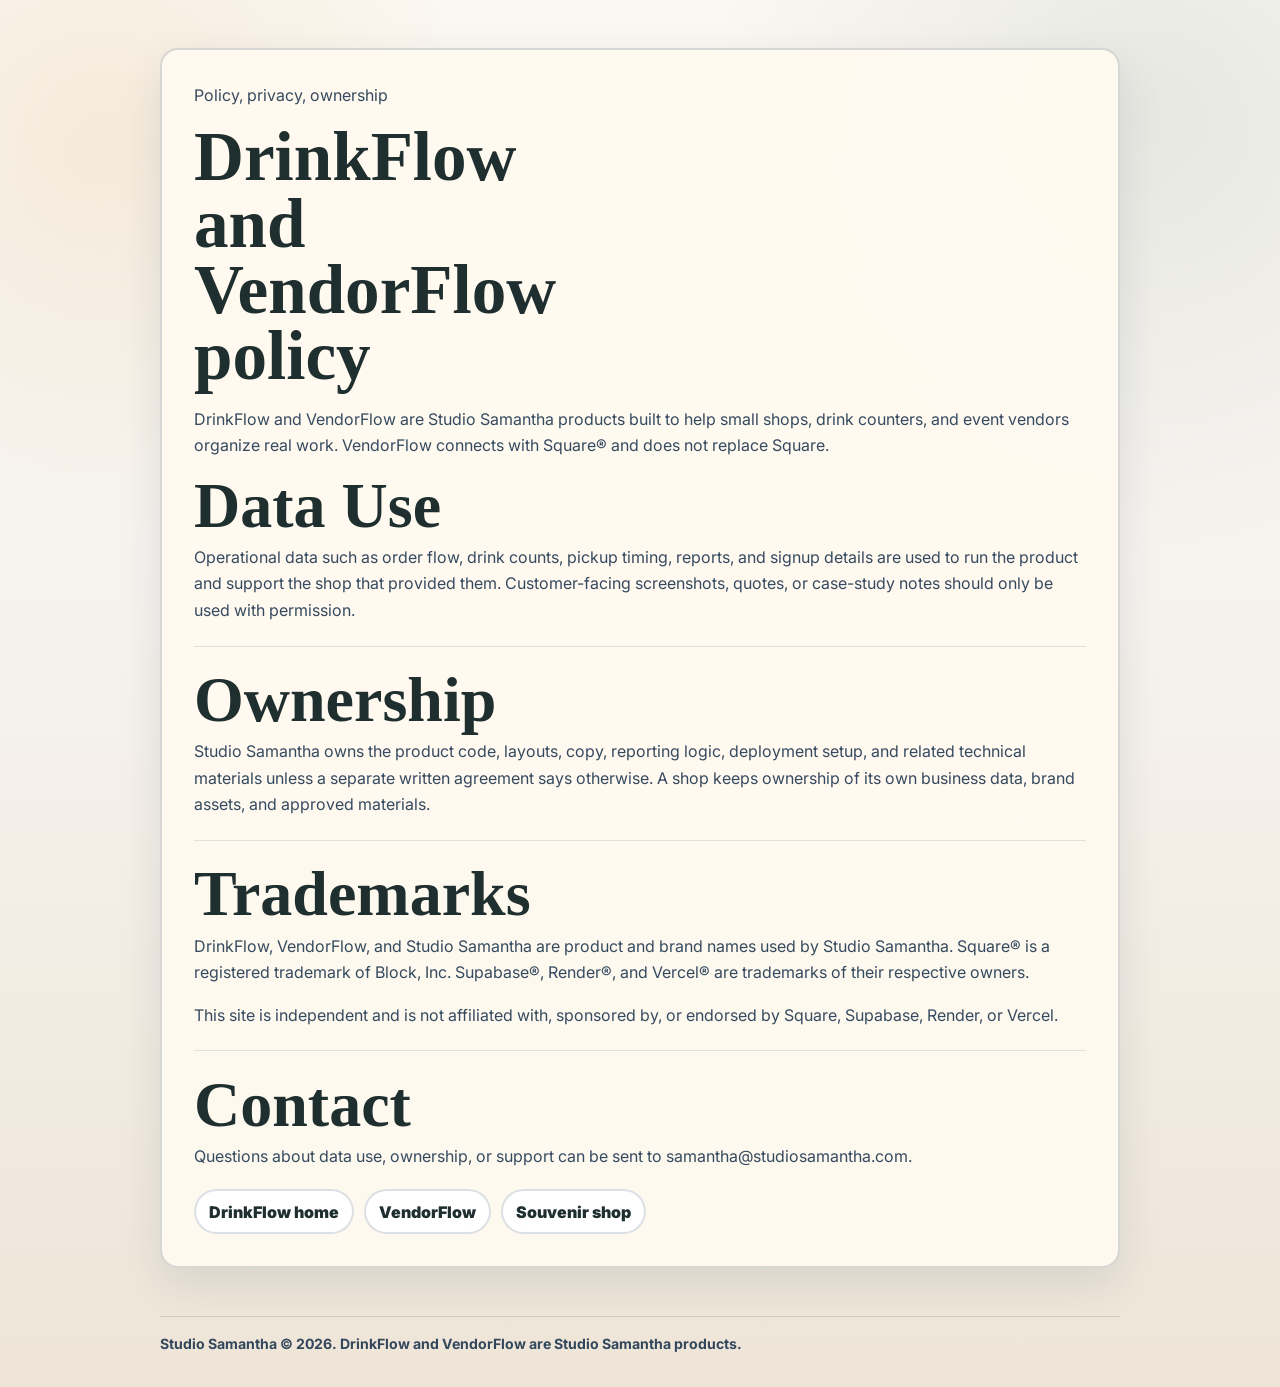
==== policy.html @ a06c4719 "Publish policy page and souvenir countdown" ====
<!doctype html>
<html lang="en">
  <head>
    <meta charset="UTF-8" />
    <meta name="viewport" content="width=device-width, initial-scale=1.0" />
    <title>DrinkFlow Policy, Privacy & Ownership</title>
    <meta
      name="description"
      content="Policy, privacy, ownership, and trademark details for DrinkFlow and VendorFlow."
    />
    <link rel="preconnect" href="https://fonts.googleapis.com" />
    <link rel="preconnect" href="https://fonts.gstatic.com" crossorigin />
    <link
      href="https://fonts.googleapis.com/css2?family=Bebas+Neue&family=Inter:wght@400;600;700;800;900&family=Pacifico&display=swap"
      rel="stylesheet"
    />
    <link rel="stylesheet" href="./styles.css" />
    <style>
      .policy-page {
        width: min(960px, calc(100% - 2rem));
        margin: 0 auto;
        padding: clamp(1.5rem, 4vw, 3rem) 0 3rem;
      }
      .policy-card {
        padding: clamp(1.2rem, 3vw, 2rem);
        border: 2px solid rgba(9, 35, 63, 0.16);
        border-radius: 18px;
        background: rgba(255, 250, 240, 0.92);
        box-shadow: 0 16px 44px rgba(9, 35, 63, 0.1);
      }
      .policy-card section + section {
        margin-top: 1.4rem;
        padding-top: 1.4rem;
        border-top: 1px solid rgba(9, 35, 63, 0.12);
      }
      .policy-card h1 {
        margin-bottom: 1rem;
      }
      .policy-card h2 {
        margin-bottom: 0.5rem;
      }
      .policy-card p,
      .policy-card li {
        color: rgba(9, 35, 63, 0.82);
        line-height: 1.65;
      }
      .policy-links {
        display: flex;
        flex-wrap: wrap;
        gap: 0.65rem;
        margin-top: 1.2rem;
      }
      .policy-links a {
        padding: 0.55rem 0.8rem;
        border: 2px solid rgba(9, 35, 63, 0.14);
        border-radius: 999px;
        background: white;
        text-decoration: none;
        font-weight: 900;
      }
      footer {
        width: min(960px, calc(100% - 2rem));
        margin: 0 auto 2rem;
        padding: 1rem 0 0;
        border-top: 1px solid rgba(9, 35, 63, 0.14);
        color: rgba(9, 35, 63, 0.82);
        font-size: 0.88rem;
        font-weight: 700;
      }
    </style>
  </head>
  <body>
    <main class="policy-page">
      <div class="policy-card">
        <p class="pill">Policy, privacy, ownership</p>
        <h1>DrinkFlow and VendorFlow policy</h1>
        <p>
          DrinkFlow and VendorFlow are Studio Samantha products built to help
          small shops, drink counters, and event vendors organize real work.
          VendorFlow connects with Square&reg; and does not replace Square.
        </p>

        <section id="data-use">
          <h2>Data Use</h2>
          <p>
            Operational data such as order flow, drink counts, pickup timing,
            reports, and signup details are used to run the product and support
            the shop that provided them. Customer-facing screenshots, quotes, or
            case-study notes should only be used with permission.
          </p>
        </section>

        <section id="ownership">
          <h2>Ownership</h2>
          <p>
            Studio Samantha owns the product code, layouts, copy, reporting
            logic, deployment setup, and related technical materials unless a
            separate written agreement says otherwise. A shop keeps ownership of
            its own business data, brand assets, and approved materials.
          </p>
        </section>

        <section id="trademarks">
          <h2>Trademarks</h2>
          <p>
            DrinkFlow, VendorFlow, and Studio Samantha are product and brand
            names used by Studio Samantha. Square&reg; is a registered trademark
            of Block, Inc. Supabase&reg;, Render&reg;, and Vercel&reg; are
            trademarks of their respective owners.
          </p>
          <p>
            This site is independent and is not affiliated with, sponsored by,
            or endorsed by Square, Supabase, Render, or Vercel.
          </p>
        </section>

        <section>
          <h2>Contact</h2>
          <p>
            Questions about data use, ownership, or support can be sent to
            samantha@studiosamantha.com.
          </p>
        </section>

        <div class="policy-links" aria-label="Policy links">
          <a href="/#top">DrinkFlow home</a>
          <a href="/vendorflow">VendorFlow</a>
          <a href="/souvenirs">Souvenir shop</a>
        </div>
      </div>
    </main>

    <footer>
      Studio Samantha © 2026. DrinkFlow and VendorFlow are Studio Samantha products.
    </footer>
  </body>
</html>
---- styles.css ----
:root {
  --green: #2f5b4e;
  --green-dark: #1f2e2e;
  --cream: #f6f3ef;
  --oat: #e7ded1;
  --clay: #c8664a;
  --mustard: #d79a3b;
  --lemon: #f2d66d;
  --sage: #8fa098;
  --ink: #1f2e2e;
  --muted: #6f675f;
  --sand: #e7ded1;
  --line: rgba(31, 46, 46, 0.12);
  --shadow: 0 28px 80px rgba(31, 46, 46, 0.14);
  --soft-surface: rgba(255, 253, 248, 0.76);
  --glass-line: rgba(255, 255, 255, 0.72);
}

* {
  box-sizing: border-box;
}

html {
  scroll-behavior: smooth;
}

body {
  margin: 0;
  color: var(--ink);
  background:
    radial-gradient(circle at 8% 10%, rgba(215, 154, 59, 0.13), transparent 25rem),
    radial-gradient(circle at 90% 8%, rgba(143, 160, 152, 0.18), transparent 28rem),
    linear-gradient(180deg, #fbf8f3, var(--cream) 42%, #eee5d7);
  font-family: Inter, ui-sans-serif, system-ui, -apple-system, BlinkMacSystemFont, "Segoe UI", sans-serif;
  line-height: 1.5;
}

a {
  color: inherit;
}

.nav {
  position: sticky;
  top: 0;
  z-index: 20;
  display: flex;
  align-items: center;
  justify-content: space-between;
  gap: 1.5rem;
  padding: 1rem clamp(1rem, 4vw, 4rem);
  background: rgba(255, 253, 248, 0.78);
  border-bottom: 1px solid rgba(15, 64, 54, 0.08);
  backdrop-filter: blur(22px) saturate(1.2);
}

.brand {
  display: inline-flex;
  align-items: center;
  gap: 0.75rem;
  text-decoration: none;
  color: var(--green);
  font-weight: 900;
  letter-spacing: 0.22em;
  text-transform: uppercase;
}

.brand-stack {
  display: grid;
  gap: 0.1rem;
  font-size: 0.86rem;
  line-height: 1;
}

.brand-stack small {
  font-size: 0.76rem;
  letter-spacing: 0.3em;
}

.brand-mark {
  width: 2.45rem;
  height: auto;
  display: block;
}

.brand-logo {
  width: 9.4rem;
  max-width: 36vw;
  border-radius: 0.4rem;
}

.mark {
  display: grid;
  gap: 0.16rem;
  width: 2.15rem;
}

.mark span,
.tiny-mark {
  display: block;
  height: 0.18rem;
  border-radius: 999px;
  background: var(--green);
}

.mark span:nth-child(1) {
  width: 1.7rem;
  transform: translateX(0.18rem) rotate(-8deg);
}

.mark span:nth-child(2) {
  width: 1.9rem;
}

.mark span:nth-child(3) {
  width: 1.55rem;
  transform: translateX(0.35rem) rotate(-8deg);
}

.nav-links {
  display: flex;
  align-items: center;
  gap: 1.1rem;
  font-size: 0.92rem;
  font-weight: 750;
}

.nav-links a {
  border-radius: 999px;
  padding: 0.46rem 0.62rem;
  text-decoration: none;
  transition: background 160ms ease, color 160ms ease, transform 160ms ease;
}

.nav-links a:hover {
  color: var(--green-dark);
  background: rgba(15, 64, 54, 0.07);
  transform: translateY(-1px);
}

.nav-button {
  padding: 0.72rem 1.05rem;
  border-radius: 999px;
  color: #fff;
  background: linear-gradient(135deg, var(--green), #1f6a58);
  box-shadow: 0 14px 34px rgba(15, 64, 54, 0.18);
}

.hero {
  display: grid;
  grid-template-columns: minmax(22rem, 0.86fr) minmax(28rem, 1.14fr);
  gap: clamp(1.4rem, 3vw, 3rem);
  align-items: center;
  min-height: min(690px, calc(100vh - 72px));
  padding: clamp(1.25rem, 3vw, 3rem) clamp(1rem, 5vw, 5rem) clamp(1.1rem, 2vw, 2rem);
}

.hero-copy {
  max-width: 38rem;
}

.eyebrow {
  margin: 0 0 0.9rem;
  color: var(--clay);
  font-size: 0.76rem;
  font-weight: 900;
  letter-spacing: 0.16em;
  text-transform: uppercase;
}

h1,
h2,
h3,
p {
  margin-top: 0;
}

h1,
h2 {
  color: var(--green-dark);
  font-family: "Playfair Display", Georgia, "Times New Roman", serif;
  font-weight: 600;
  line-height: 0.96;
  letter-spacing: 0;
}

h1 {
  max-width: 12ch;
  margin-bottom: 1rem;
  font-size: clamp(2.85rem, 5.4vw, 5.65rem);
}

h2 {
  max-width: 13ch;
  margin-bottom: 1rem;
  font-size: clamp(2.4rem, 5vw, 5rem);
}

h3 {
  color: var(--green-dark);
  margin-bottom: 0.55rem;
  font-size: 1.3rem;
  line-height: 1.12;
}

.lead {
  max-width: 33rem;
  color: var(--muted);
  font-size: clamp(1rem, 1.15vw, 1.18rem);
}

.hero-actions,
.nav-links,
.truth-grid,
.hero-stats {
  flex-wrap: wrap;
}

.hero-actions {
  display: flex;
  gap: 0.75rem;
  margin-top: 1.35rem;
}

.hero-proof {
  display: grid;
  grid-template-columns: repeat(3, minmax(0, 1fr));
  gap: 0.7rem;
  max-width: 42rem;
  margin-top: 1.4rem;
}

.hero-proof span {
  border: 1px solid rgba(255, 255, 255, 0.76);
  border-radius: 1.1rem;
  padding: 0.78rem;
  color: var(--muted);
  background: rgba(255, 255, 255, 0.66);
  box-shadow: 0 14px 34px rgba(15, 64, 54, 0.07);
  font-size: 0.86rem;
  font-weight: 760;
  backdrop-filter: blur(14px);
}

.hero-proof strong {
  display: block;
  color: var(--green);
  font-family: "Playfair Display", Georgia, "Times New Roman", serif;
  font-size: 1.35rem;
  line-height: 1;
}

.screen-wall {
  max-width: 50rem;
}

.screen-card {
  min-width: 0;
}

.button {
  display: inline-flex;
  min-height: 3rem;
  align-items: center;
  justify-content: center;
  border: 1px solid rgba(15, 64, 54, 0.1);
  border-radius: 999px;
  padding: 0.85rem 1.15rem;
  text-decoration: none;
  font-weight: 900;
  box-shadow: 0 16px 36px rgba(15, 64, 54, 0.11);
  transition: transform 160ms ease, box-shadow 160ms ease, background 160ms ease;
}

.button:hover {
  transform: translateY(-2px);
  box-shadow: 0 22px 46px rgba(15, 64, 54, 0.15);
}

.primary {
  color: #fff;
  background: linear-gradient(135deg, var(--green), #1f6a58);
}

.secondary {
  color: var(--green);
  background: rgba(255, 255, 255, 0.76);
  backdrop-filter: blur(12px);
}

.screen-wall {
  position: relative;
  display: grid;
  grid-template-columns: 1.35fr 0.95fr;
  gap: 0.9rem;
  align-items: stretch;
  border: 1px solid rgba(255, 255, 255, 0.76);
  border-radius: 1.75rem;
  padding: 0.78rem;
  background:
    linear-gradient(135deg, rgba(15, 64, 54, 0.12), rgba(247, 217, 104, 0.14)),
    rgba(255, 255, 255, 0.52);
  box-shadow: 0 30px 80px rgba(15, 64, 54, 0.14);
  backdrop-filter: blur(18px);
}

.screen-wall::before {
  position: absolute;
  inset: -1.2rem 1.8rem auto auto;
  z-index: -1;
  width: 12rem;
  height: 12rem;
  border-radius: 50%;
  content: "";
  background: rgba(247, 217, 104, 0.32);
}

.screen-card {
  border: 1px solid rgba(255, 255, 255, 0.72);
  border-radius: 1.12rem;
  background: rgba(255, 253, 248, 0.9);
  box-shadow: 0 20px 48px rgba(15, 64, 54, 0.09);
  padding: 0.82rem;
}

.screen-kds {
  grid-row: span 2;
  border: 8px solid #151515;
  border-radius: 1.45rem;
}

.screen-report {
  background: var(--cream);
}

.screen-top {
  display: flex;
  align-items: center;
  justify-content: space-between;
  gap: 1rem;
  margin-bottom: 0.85rem;
}

.screen-top span {
  border-radius: 999px;
  padding: 0.25rem 0.55rem;
  color: var(--green);
  background: #e9f5ed;
  font-size: 0.72rem;
  font-weight: 900;
}

.mini-columns {
  display: grid;
  grid-template-columns: repeat(3, 1fr);
  gap: 0.55rem;
}

.mini-columns div {
  min-height: 14.5rem;
  border: 1px solid rgba(15, 64, 54, 0.08);
  border-radius: 1rem;
  padding: 0.65rem;
  background: linear-gradient(180deg, #fffdf8, #f8f2e8);
}

.mini-columns b {
  color: var(--green-dark);
}

.mini-columns p,
.pickup-list div,
.admin-row {
  border: 1px solid rgba(15, 64, 54, 0.1);
  border-radius: 0.72rem;
  margin: 0.55rem 0 0;
  padding: 0.6rem;
  background: #fffdf8;
  font-weight: 850;
}

.screen-kds .mini-columns p,
.screen-pickup .pickup-list div,
.owner-digest-card {
  animation: softFloat 5.5s ease-in-out infinite;
}

.screen-kds .mini-columns div:nth-child(2) p {
  animation-delay: 0.45s;
}

.screen-kds .mini-columns div:nth-child(3) p,
.screen-pickup .ready-row {
  animation-delay: 0.9s;
}

@keyframes softFloat {
  0%,
  100% {
    transform: translateY(0);
  }
  50% {
    transform: translateY(-3px);
  }
}

.mini-columns span,
.pickup-list span,
.admin-row span {
  display: block;
  color: var(--muted);
  font-size: 0.78rem;
  font-weight: 720;
}

.report-metrics,
.owner-metric-stack {
  display: grid;
  grid-template-columns: repeat(3, 1fr);
  gap: 0.45rem;
}

.owner-digest-card {
  border-radius: 1rem;
  padding: 0.82rem;
  color: var(--green-dark);
  background:
    linear-gradient(135deg, rgba(247, 217, 104, 0.18), rgba(223, 232, 214, 0.72)),
    #fffdf8;
}

.owner-digest-card p {
  margin-bottom: 0.7rem;
  font-size: 0.92rem;
  font-weight: 850;
  line-height: 1.34;
}

.owner-digest-tags {
  display: flex;
  flex-wrap: wrap;
  gap: 0.35rem;
}

.owner-digest-tags span {
  border-radius: 999px;
  padding: 0.28rem 0.48rem;
  color: var(--green);
  background: rgba(255, 255, 255, 0.74);
  font-size: 0.68rem;
  font-weight: 900;
}

.report-metrics div,
.owner-metric-stack div {
  border: 1px solid rgba(15, 64, 54, 0.08);
  border-radius: 0.9rem;
  padding: 0.65rem;
  background: rgba(255, 253, 248, 0.78);
}

.owner-metric-stack {
  margin-top: 0.55rem;
}

.report-metrics span,
.owner-metric-stack span {
  display: block;
  color: var(--muted);
  font-size: 0.72rem;
  font-weight: 800;
}

.report-metrics strong,
.owner-metric-stack strong {
  color: var(--green);
  font-family: "Playfair Display", Georgia, "Times New Roman", serif;
  font-size: 1.16rem;
}

.screen-note {
  margin: 0.7rem 0 0;
  color: var(--muted);
  font-size: 0.88rem;
  font-weight: 760;
}

.owner-note {
  margin: 0;
  border-radius: 0.85rem;
  padding: 0.8rem;
  color: var(--green-dark);
  background: #fffdf8;
  font-size: 0.9rem;
  font-weight: 820;
}

.owner-timeline {
  display: flex;
  align-items: center;
  justify-content: space-between;
  gap: 0.5rem;
  margin-top: 0.7rem;
  border-radius: 999px;
  padding: 0.55rem 0.7rem;
  background: rgba(255, 253, 248, 0.78);
}

.owner-timeline span {
  color: var(--muted);
  font-size: 0.72rem;
  font-weight: 900;
  letter-spacing: 0.1em;
  text-transform: uppercase;
}

.owner-timeline strong {
  height: auto;
  border-radius: 999px;
  padding: 0.26rem 0.55rem;
  color: #fff;
  background: var(--green);
  font-size: 0.78rem;
}

.pickup-list button {
  width: 100%;
  margin-top: 0.65rem;
  border: 0;
  border-radius: 0.8rem;
  padding: 0.75rem;
  color: var(--green-dark);
  background: var(--lemon);
  font: inherit;
  font-weight: 950;
}

.ready-row {
  background: #eef9ef !important;
}

.product-visual {
  position: relative;
}

.product-visual::before {
  position: absolute;
  inset: -3rem -1rem auto auto;
  width: 18rem;
  height: 18rem;
  content: "";
  background: radial-gradient(circle, rgba(217, 164, 65, 0.18), transparent 68%);
}

.device {
  position: relative;
  overflow: hidden;
  border: 12px solid #161616;
  border-radius: 2.2rem;
  background: #fffdf8;
  box-shadow: var(--shadow);
}

.device-top {
  display: flex;
  align-items: center;
  justify-content: space-between;
  gap: 1rem;
  padding: 1rem;
  border-bottom: 1px solid var(--line);
}

.device-top div {
  display: flex;
  align-items: center;
  gap: 0.6rem;
}

.tiny-mark {
  width: 1.35rem;
  box-shadow: 0 0.36rem 0 var(--green), 0 0.72rem 0 var(--green);
}

.live-dot {
  display: inline-flex;
  align-items: center;
  gap: 0.45rem;
  color: var(--green);
  font-size: 0.82rem;
  font-weight: 900;
}

.live-dot::before {
  display: block;
  width: 0.55rem;
  height: 0.55rem;
  border-radius: 50%;
  content: "";
  background: #187a53;
}

.columns {
  display: grid;
  grid-template-columns: repeat(3, 1fr);
  gap: 0.8rem;
  padding: 1rem;
  background: linear-gradient(90deg, var(--green) 0 4.2rem, transparent 4.2rem);
  padding-left: 5.2rem;
}

.column {
  min-height: 22rem;
  padding: 0.75rem;
  border: 1px solid var(--line);
  border-radius: 1rem;
  background: rgba(255, 255, 255, 0.82);
}

.column-head {
  display: flex;
  justify-content: space-between;
  margin-bottom: 0.8rem;
  font-weight: 900;
}

.column-head strong {
  color: var(--clay);
}

.ticket {
  display: grid;
  gap: 0.2rem;
  margin-bottom: 0.65rem;
  padding: 0.75rem;
  border: 1px solid rgba(15, 64, 54, 0.09);
  border-radius: 0.72rem;
  background: #fff;
  box-shadow: 0 8px 18px rgba(15, 64, 54, 0.05);
}

.ticket b {
  color: var(--green);
}

.ticket span {
  font-weight: 750;
}

.ticket em {
  color: var(--muted);
  font-size: 0.78rem;
  font-style: normal;
}

.ticket.scheduled {
  border-color: rgba(187, 91, 47, 0.24);
  background: #fff7e8;
}

.truth-band,
.section,
.case-study,
.screen-gallery,
.comparison-band,
.lemonade-section,
.cta {
  margin: 0 clamp(1rem, 5vw, 5rem) clamp(1rem, 4vw, 3rem);
  border: 1px solid rgba(255, 255, 255, 0.78);
  border-radius: 1.5rem;
}

.screen-gallery,
.comparison-band,
.lemonade-section {
  padding: clamp(2rem, 5vw, 4rem);
  background: rgba(255, 255, 255, 0.64);
  box-shadow: 0 16px 42px rgba(15, 64, 54, 0.06);
}

.compact-heading {
  max-width: none;
}

.compact-heading h2 {
  max-width: 16ch;
}

.gallery-grid {
  display: grid;
  grid-template-columns: repeat(4, 1fr);
  gap: 1rem;
}

.gallery-grid article {
  min-height: 13rem;
  border: 1px solid var(--line);
  border-radius: 1rem;
  padding: 1.2rem;
  background:
    linear-gradient(180deg, rgba(247, 217, 104, 0.12), transparent),
    rgba(255, 255, 255, 0.74);
}

.gallery-grid span {
  color: var(--clay);
  font-size: 0.72rem;
  font-weight: 950;
  letter-spacing: 0.14em;
  text-transform: uppercase;
}

.gallery-grid p {
  color: var(--muted);
  font-weight: 720;
}

.real-screens {
  display: grid;
  grid-template-columns: minmax(0, 0.9fr) minmax(0, 1.1fr);
  gap: 1rem;
  margin-top: 1rem;
}

.real-screens figure {
  margin: 0;
  border: 1px solid var(--line);
  border-radius: 1.2rem;
  overflow: hidden;
  background: #fffdf8;
  box-shadow: 0 18px 46px rgba(15, 64, 54, 0.09);
}

.real-screens img {
  display: block;
  width: 100%;
  height: 100%;
  max-height: 34rem;
  object-fit: cover;
}

.real-screens figcaption {
  padding: 0.9rem 1rem;
  color: var(--muted);
  font-size: 0.9rem;
  font-weight: 820;
}

.comparison-band,
.lemonade-section {
  display: grid;
  grid-template-columns: minmax(0, 0.9fr) minmax(20rem, 1.1fr);
  gap: clamp(1.5rem, 4vw, 3rem);
  align-items: center;
}

.comparison-band p,
.lemonade-copy p {
  color: var(--muted);
  font-size: 1.08rem;
}

.comparison-cards {
  display: grid;
  gap: 1rem;
}

.comparison-cards article {
  border: 1px solid var(--line);
  border-radius: 1.2rem;
  padding: 1.4rem;
  background: #fffdf8;
}

.comparison-cards span {
  color: var(--clay);
  font-size: 0.72rem;
  font-weight: 950;
  letter-spacing: 0.14em;
  text-transform: uppercase;
}

.comparison-cards strong {
  display: block;
  margin-top: 0.4rem;
  color: var(--green-dark);
  font-family: "Playfair Display", Georgia, "Times New Roman", serif;
  font-size: clamp(2rem, 4vw, 3.5rem);
  line-height: 1;
}

.drinkflow-card {
  color: #fff;
  background: linear-gradient(135deg, var(--green-dark), var(--green)) !important;
}

.drinkflow-card strong,
.drinkflow-card p,
.drinkflow-card span {
  color: var(--cream);
}

.lemonade-section {
  overflow: hidden;
  background:
    radial-gradient(circle at 18% 20%, rgba(247, 217, 104, 0.34), transparent 20rem),
    linear-gradient(135deg, #fffdf8, #f4ead8);
}

.lemonade-points {
  display: flex;
  flex-wrap: wrap;
  gap: 0.6rem;
  margin-top: 1.3rem;
}

.lemonade-points span {
  border: 1px solid rgba(15, 64, 54, 0.16);
  border-radius: 999px;
  padding: 0.55rem 0.8rem;
  color: var(--green);
  background: rgba(255, 255, 255, 0.72);
  font-weight: 900;
}

.lemonade-image {
  margin: 0;
}

.lemonade-image img {
  width: 100%;
  display: block;
  border-radius: 1.35rem;
  box-shadow: var(--shadow);
}

.lemonade-image figcaption {
  margin-top: 0.7rem;
  color: var(--muted);
  font-size: 0.86rem;
  font-weight: 780;
}

.theme-section {
  display: grid;
  grid-template-columns: minmax(0, 0.9fr) minmax(20rem, 1.1fr);
  gap: clamp(1.5rem, 4vw, 3rem);
  align-items: center;
  margin: 0 clamp(1rem, 5vw, 5rem) clamp(1rem, 4vw, 3rem);
  border: 1px solid rgba(255, 255, 255, 0.78);
  border-radius: 1.5rem;
  padding: clamp(2rem, 5vw, 4rem);
  background: rgba(255, 255, 255, 0.68);
  box-shadow: 0 16px 42px rgba(15, 64, 54, 0.06);
}

.theme-copy p {
  color: var(--muted);
  font-size: 1.08rem;
}

.theme-buttons {
  display: flex;
  flex-wrap: wrap;
  gap: 0.6rem;
  margin-top: 1.3rem;
}

.theme-choice {
  border: 1px solid var(--line);
  border-radius: 999px;
  padding: 0.65rem 0.9rem;
  color: var(--green);
  background: #fffdf8;
  cursor: pointer;
  font: inherit;
  font-weight: 900;
}

.theme-choice.active {
  color: #fff;
  background: var(--green);
}

.theme-preview {
  --theme-primary: #1f2e2e;
  --theme-accent: #c8664a;
  --theme-soft: #f6f3ef;
  border-radius: 1.6rem;
  padding: 1rem;
  background:
    radial-gradient(circle at 80% 12%, color-mix(in srgb, var(--theme-accent), white 68%), transparent 13rem),
    linear-gradient(135deg, color-mix(in srgb, var(--theme-primary), black 8%), var(--theme-primary));
  box-shadow: var(--shadow);
}

.theme-preview[data-theme="coffee"] {
  --theme-primary: #1f2e2e;
  --theme-accent: #c8664a;
  --theme-soft: #f6f3ef;
}

.theme-preview[data-theme="smoothie"] {
  --theme-primary: #315c58;
  --theme-accent: #e85c89;
  --theme-soft: #fff0f7;
}

.theme-preview[data-theme="lemonade"] {
  --theme-primary: #41551f;
  --theme-accent: #f2c84b;
  --theme-soft: #fff9cf;
}

.theme-preview[data-theme="wine"] {
  --theme-primary: #4b1835;
  --theme-accent: #c59a55;
  --theme-soft: #fff5ea;
}

.theme-preview[data-theme="cocoa"] {
  --theme-primary: #4a2d22;
  --theme-accent: #d88b4a;
  --theme-soft: #fff1dc;
}

.theme-device {
  border: 10px solid #151515;
  border-radius: 1.7rem;
  background: var(--theme-soft);
  overflow: hidden;
}

.theme-bar {
  display: flex;
  justify-content: space-between;
  gap: 1rem;
  padding: 1rem;
  color: #fff;
  background: var(--theme-primary);
}

.theme-bar span {
  border-radius: 999px;
  padding: 0.25rem 0.55rem;
  color: var(--theme-primary);
  background: var(--theme-soft);
  font-size: 0.75rem;
  font-weight: 900;
}

.theme-columns {
  display: grid;
  grid-template-columns: repeat(3, 1fr);
  gap: 0.7rem;
  padding: 1rem;
}

.theme-columns section {
  min-height: 14rem;
  border: 1px solid rgba(0, 0, 0, 0.08);
  border-radius: 1rem;
  padding: 0.75rem;
  background: rgba(255, 255, 255, 0.76);
}

.theme-columns b {
  color: var(--theme-primary);
}

.theme-columns p {
  border-left: 4px solid var(--theme-accent);
  border-radius: 0.7rem;
  margin: 0.65rem 0 0;
  padding: 0.65rem;
  background: #fff;
  font-weight: 850;
}

.truth-band {
  display: grid;
  grid-template-columns: minmax(0, 0.8fr) minmax(0, 1.2fr);
  gap: 2rem;
  align-items: center;
  padding: clamp(1.3rem, 4vw, 3rem);
  background: rgba(255, 255, 255, 0.58);
  box-shadow: 0 16px 42px rgba(15, 64, 54, 0.06);
}

.truth-band h2 {
  max-width: 12ch;
  margin-bottom: 0;
  font-size: clamp(2.2rem, 4vw, 4rem);
}

.truth-grid {
  display: grid;
  grid-template-columns: repeat(3, 1fr);
  gap: 1rem;
}

.truth-grid article,
.card,
.owner-grid article,
.stat,
.proof-grid article,
.timeline-item {
  border: 1px solid var(--line);
  border-radius: 1rem;
  background: rgba(255, 255, 255, 0.72);
  box-shadow: 0 14px 34px rgba(15, 64, 54, 0.06);
}

.truth-grid article {
  padding: 1rem;
}

.truth-grid strong,
.stat strong {
  display: block;
  color: var(--green);
  font-family: "Playfair Display", Georgia, "Times New Roman", serif;
  font-size: clamp(1.7rem, 3vw, 3rem);
  line-height: 1;
}

.truth-grid span,
.stat span {
  display: block;
  margin-top: 0.55rem;
  color: var(--muted);
  font-weight: 720;
}

.section {
  padding: clamp(2rem, 5vw, 4rem);
  background: rgba(255, 250, 241, 0.72);
}

.section-heading {
  max-width: 48rem;
  margin-bottom: 2rem;
}

.section-heading p,
.case-copy p,
.cta p {
  color: var(--muted);
  font-size: 1.08rem;
}

.feature-grid {
  display: grid;
  grid-template-columns: repeat(3, 1fr);
  gap: 1rem;
}

.card {
  padding: 1.25rem;
}

.icon {
  display: inline-flex;
  margin-bottom: 1rem;
  color: var(--clay);
  font-weight: 950;
}

.case-study {
  display: grid;
  grid-template-columns: minmax(0, 1fr) minmax(18rem, 0.7fr);
  gap: 2rem;
  align-items: center;
  padding: clamp(2rem, 5vw, 4rem);
  color: #fff;
  background:
    radial-gradient(circle at 80% 20%, rgba(217, 164, 65, 0.18), transparent 24rem),
    linear-gradient(135deg, var(--green-dark), var(--green));
}

.case-study h2,
.case-study .eyebrow {
  color: #fff7e8;
}

.case-study p,
.case-study li {
  color: rgba(255, 250, 241, 0.84);
}

.case-study ul {
  display: grid;
  gap: 0.8rem;
  margin: 1.4rem 0 0;
  padding: 0;
  list-style: none;
}

.case-study li {
  position: relative;
  padding-left: 1.5rem;
  font-weight: 760;
}

.case-study li::before {
  position: absolute;
  left: 0;
  content: "•";
  color: var(--mustard);
}

.case-panel {
  display: grid;
  gap: 1rem;
}

.stat {
  padding: 1.2rem;
  background: rgba(255, 250, 241, 0.1);
  border-color: rgba(255, 250, 241, 0.18);
}

.stat strong,
.stat span {
  color: var(--cream);
}

.proof-grid {
  display: grid;
  grid-template-columns: repeat(4, 1fr);
  gap: 1rem;
}

.proof-grid article {
  padding: 1.2rem;
}

.proof-grid strong {
  display: block;
  color: var(--green-dark);
  font-size: 1.1rem;
}

.proof-grid span {
  display: block;
  margin-top: 0.55rem;
  color: var(--muted);
  font-weight: 720;
}

.owner-grid {
  display: grid;
  grid-template-columns: repeat(4, 1fr);
  gap: 1rem;
}

.owner-grid article {
  padding: 1.2rem;
}

.timeline {
  display: grid;
  gap: 1rem;
}

.timeline-item {
  display: grid;
  grid-template-columns: 7rem minmax(0, 1fr);
  gap: 1.1rem;
  align-items: start;
  padding: 1.15rem;
}

.timeline-date {
  display: inline-flex;
  min-height: 2.4rem;
  align-items: center;
  justify-content: center;
  border-radius: 0.8rem;
  color: #fff;
  background: var(--green);
  font-weight: 900;
}

.timeline-item h3 {
  margin-bottom: 0.35rem;
}

.timeline-item p {
  margin-bottom: 0;
  color: var(--muted);
}

.price-card strong {
  display: block;
  margin-top: 1rem;
  color: var(--green);
  font-size: 1.35rem;
}

.fine-print {
  margin: 1.2rem 0 0;
  color: var(--muted);
  font-size: 0.95rem;
  font-weight: 720;
}

.faq-list {
  display: grid;
  gap: 0.85rem;
}

.faq-list details {
  border: 1px solid var(--line);
  border-radius: 1rem;
  background: rgba(255, 255, 255, 0.72);
  box-shadow: 0 14px 34px rgba(15, 64, 54, 0.06);
  padding: 1rem 1.15rem;
}

.faq-list summary {
  color: var(--green-dark);
  cursor: pointer;
  font-weight: 900;
}

.faq-list p {
  margin: 0.7rem 0 0;
  color: var(--muted);
}

.setup-steps,
.survey-grid {
  display: grid;
  grid-template-columns: repeat(3, 1fr);
  gap: 1rem;
}

.app-preview {
  display: grid;
  grid-template-columns: minmax(0, 1.12fr) minmax(18rem, 0.88fr);
  gap: 1rem;
  align-items: stretch;
}

.app-panel {
  border: 1px solid var(--line);
  border-radius: 1.2rem;
  background: rgba(255, 255, 255, 0.78);
  box-shadow: 0 18px 46px rgba(15, 64, 54, 0.08);
  padding: 1.2rem;
}

.setup-console {
  display: grid;
  gap: 0.85rem;
}

.console-top {
  display: flex;
  align-items: center;
  justify-content: space-between;
  gap: 1rem;
  border-bottom: 1px solid var(--line);
  padding-bottom: 0.9rem;
}

.setup-row {
  display: grid;
  grid-template-columns: 3rem minmax(0, 1fr);
  gap: 0.8rem;
  border: 1px solid rgba(15, 64, 54, 0.1);
  border-radius: 0.95rem;
  padding: 0.9rem;
  background: #fffdf8;
}

.setup-row > span {
  display: inline-flex;
  width: 2.35rem;
  height: 2.35rem;
  align-items: center;
  justify-content: center;
  border-radius: 50%;
  color: #fff;
  background: var(--green);
  font-weight: 950;
}

.setup-row.active {
  border-color: rgba(187, 91, 47, 0.35);
  background: #fff5e8;
}

.setup-row.complete > span {
  background: #187a53;
}

.setup-row strong {
  display: block;
  color: var(--green-dark);
}

.setup-row p {
  margin: 0.2rem 0 0;
  color: var(--muted);
}

.shop-app {
  display: grid;
  place-items: center;
  background:
    radial-gradient(circle at 20% 20%, rgba(217, 164, 65, 0.2), transparent 14rem),
    linear-gradient(135deg, var(--green-dark), var(--green));
}

.phone-shell {
  width: min(100%, 21rem);
  border: 10px solid #151515;
  border-radius: 2rem;
  background: var(--cream);
  box-shadow: 0 24px 70px rgba(0, 0, 0, 0.22);
  padding: 1rem;
}

.phone-top {
  color: var(--green);
  font-weight: 950;
  letter-spacing: 0.18em;
  text-align: center;
  text-transform: uppercase;
}

.phone-card {
  margin-top: 0.85rem;
  border: 1px solid var(--line);
  border-radius: 1rem;
  background: #fff;
  padding: 0.95rem;
}

.phone-card.selected {
  border-color: rgba(187, 91, 47, 0.32);
  background: #fff5e8;
}

.phone-card span {
  color: var(--clay);
  font-size: 0.72rem;
  font-weight: 950;
  letter-spacing: 0.12em;
  text-transform: uppercase;
}

.phone-card strong {
  display: block;
  color: var(--green-dark);
  font-size: 1.35rem;
}

.phone-card p {
  margin: 0.25rem 0 0;
  color: var(--muted);
  font-weight: 720;
}

.phone-grid {
  display: grid;
  grid-template-columns: repeat(2, 1fr);
  gap: 0.55rem;
  margin-top: 0.85rem;
}

.phone-grid button {
  border: 0;
  border-radius: 0.8rem;
  padding: 0.75rem;
  color: #fff;
  background: var(--green);
  font: inherit;
  font-weight: 900;
}

.setup-steps article,
.survey-card,
.signup-form,
.onboarding-form {
  border: 1px solid var(--line);
  border-radius: 1rem;
  background: rgba(255, 255, 255, 0.76);
  box-shadow: 0 14px 34px rgba(15, 64, 54, 0.06);
  padding: 1.2rem;
}

.onboarding-form {
  display: grid;
  gap: 1rem;
  margin-top: 1.2rem;
  border-radius: 1.4rem;
  padding: clamp(1.1rem, 3vw, 2rem);
  background:
    radial-gradient(circle at 92% 8%, rgba(247, 217, 104, 0.28), transparent 14rem),
    linear-gradient(135deg, #fffdf8, #f7ecd4);
}

.form-intro {
  max-width: 46rem;
}

.form-intro h3 {
  font-family: "Playfair Display", Georgia, "Times New Roman", serif;
  font-size: clamp(2rem, 3vw, 3.3rem);
}

.form-intro p {
  color: var(--muted);
}

.form-grid {
  display: grid;
  grid-template-columns: repeat(2, 1fr);
  gap: 0.7rem;
}

.setup-steps span {
  display: inline-flex;
  margin-bottom: 0.8rem;
  color: var(--clay);
  font-weight: 950;
}

.survey-grid {
  grid-template-columns: minmax(0, 0.85fr) minmax(18rem, 1.15fr);
  align-items: start;
}

.survey-card p,
.setup-steps p,
.signup-form p {
  color: var(--muted);
}

.signup-form {
  display: grid;
  gap: 0.9rem;
}

.signup-form label,
.onboarding-form label {
  display: grid;
  gap: 0.35rem;
  color: var(--green-dark);
  font-weight: 850;
}

.onboarding-form label,
.onboarding-form fieldset {
  border: 1px solid rgba(15, 64, 54, 0.1);
  border-radius: 0.8rem;
  padding: 0.72rem;
  background: rgba(255, 255, 255, 0.78);
}

.signup-form input,
.signup-form textarea,
.onboarding-form input,
.onboarding-form select,
.onboarding-form textarea {
  width: 100%;
  border: 0;
  border-bottom: 1px solid rgba(15, 64, 54, 0.16);
  border-radius: 0;
  padding: 0.65rem 0.1rem 0.78rem;
  color: var(--ink);
  background: transparent;
  font: inherit;
  box-shadow: none;
  transition: border-color 160ms ease, box-shadow 160ms ease, background-color 160ms ease;
}

.signup-form textarea,
.onboarding-form textarea {
  resize: vertical;
}

.signup-form input::placeholder,
.signup-form textarea::placeholder,
.onboarding-form input::placeholder,
.onboarding-form select::placeholder,
.onboarding-form textarea::placeholder {
  color: rgba(20, 33, 29, 0.46);
}

.signup-form input:focus,
.signup-form textarea:focus,
.onboarding-form input:focus,
.onboarding-form select:focus,
.onboarding-form textarea:focus {
  outline: none;
  border-bottom-color: var(--clay);
  box-shadow: 0 8px 0 -7px rgba(15, 64, 54, 0.24);
  background: rgba(255, 255, 255, 0.18);
}

.onboarding-form fieldset {
  display: grid;
  gap: 0.45rem;
  margin: 0;
  color: var(--green-dark);
}

.onboarding-form legend {
  padding: 0 0.35rem;
  font-weight: 900;
}

.onboarding-form fieldset label {
  display: flex;
  align-items: center;
  gap: 0.5rem;
  border: 0;
  border-radius: 0.65rem;
  padding: 0.25rem 0;
  color: var(--muted);
  background: transparent;
  font-weight: 760;
}

.starter-perks {
  display: flex;
  flex-wrap: wrap;
  gap: 0.5rem;
  margin: 1rem 0 0;
}

.starter-perks span {
  border-radius: 999px;
  padding: 0.5rem 0.7rem;
  color: var(--green);
  background: #eff8ee;
  font-size: 0.84rem;
  font-weight: 900;
}

.onboarding-form input[type="checkbox"] {
  width: auto;
}

.wide {
  grid-column: 1 / -1;
}

.hidden-field {
  position: absolute;
  left: -9999px;
  width: 1px;
  height: 1px;
  opacity: 0;
}

.homepage-hidden-form {
  display: none;
}

.signup-form button,
.onboarding-form button {
  cursor: pointer;
}

.form-status {
  min-height: 1.5rem;
  margin: 0;
  font-weight: 800;
}

.cta {
  padding: clamp(2rem, 6vw, 5rem);
  text-align: center;
  background: linear-gradient(135deg, #fffdf8, #f1e2c9);
}

.cta h2,
.cta p {
  margin-left: auto;
  margin-right: auto;
}

.cta p {
  max-width: 45rem;
}

footer {
  display: flex;
  align-items: center;
  justify-content: space-between;
  gap: 1rem;
  padding: 2rem clamp(1rem, 5vw, 5rem);
  color: var(--muted);
}

.launch-offer,
.starter-perks,
.conversion-strip,
.upgrade-tease,
.vendor-gallery {
  margin: 0 clamp(1rem, 5vw, 5rem) clamp(1rem, 4vw, 3rem);
}

.launch-offer {
  max-width: 34rem;
  margin: 1rem 0 0;
  border: 1px solid rgba(187, 91, 47, 0.22);
  border-radius: 1rem;
  padding: 0.9rem 1rem;
  background: #fff7df;
}

.launch-offer strong,
.launch-offer span {
  display: block;
}

.launch-offer strong {
  color: var(--green-dark);
}

.launch-offer span {
  color: var(--muted);
  font-weight: 760;
}

.conversion-strip {
  display: grid;
  grid-template-columns: repeat(5, 1fr);
  gap: 0.8rem;
  border: 1px solid rgba(255, 255, 255, 0.78);
  border-radius: 1.2rem;
  padding: 0.8rem;
  background: rgba(255, 255, 255, 0.66);
}

.conversion-strip article {
  border-radius: 0.95rem;
  padding: 1rem;
  background: #fffdf8;
}

.conversion-strip strong {
  display: block;
  color: var(--green-dark);
  font-size: 1.05rem;
}

.conversion-strip span {
  display: block;
  margin-top: 0.25rem;
  color: var(--muted);
  font-size: 0.9rem;
  font-weight: 740;
}

.upgrade-tease,
.vendor-gallery {
  border: 1px solid rgba(255, 255, 255, 0.78);
  border-radius: 1.5rem;
  padding: clamp(1.5rem, 4vw, 3rem);
  background: rgba(255, 255, 255, 0.68);
}

.upgrade-tease {
  display: grid;
  grid-template-columns: minmax(0, 0.85fr) minmax(18rem, 1.15fr);
  gap: 1.25rem;
  align-items: center;
}

.upgrade-tease p {
  color: var(--muted);
  font-size: 1.05rem;
}

.upgrade-list {
  display: grid;
  grid-template-columns: repeat(2, 1fr);
  gap: 0.65rem;
}

.upgrade-list span {
  border: 1px solid var(--line);
  border-radius: 999px;
  padding: 0.75rem 0.9rem;
  color: var(--green);
  background: #fffdf8;
  font-weight: 900;
}

.taste-feature {
  background:
    radial-gradient(circle at 88% 4%, rgba(247, 217, 104, 0.42), transparent 8rem),
    #fffdf8;
}

.vendor-grid {
  display: grid;
  grid-template-columns: repeat(5, minmax(0, 1fr));
  gap: 0.85rem;
}

.vendor-card {
  position: relative;
  min-height: 19rem;
  overflow: hidden;
  border-radius: 1.1rem;
  padding: 1rem;
  color: #fff;
  background: var(--green);
}

.vendor-card::before,
.vendor-card::after {
  position: absolute;
  content: "";
  pointer-events: none;
}

.vendor-card > * {
  position: relative;
  z-index: 1;
}

.vendor-card span {
  font-size: 0.72rem;
  font-weight: 950;
  letter-spacing: 0.13em;
  text-transform: uppercase;
}

.vendor-card h3 {
  color: inherit;
}

.vendor-mini-screen {
  position: relative;
  margin-top: 1rem;
  overflow: hidden;
  border: 1px solid rgba(255, 255, 255, 0.45);
  border-radius: 0.95rem;
  padding: 0.75rem;
  color: var(--ink);
  background: rgba(255, 255, 255, 0.88);
  box-shadow: 0 16px 34px rgba(9, 31, 28, 0.18);
}

.vendor-mini-screen b {
  display: inline-flex;
  border-radius: 999px;
  padding: 0.22rem 0.5rem;
  color: #fff;
  background: var(--green);
  font-size: 0.72rem;
  letter-spacing: 0.08em;
  text-transform: uppercase;
}

.vendor-mini-screen p {
  border-left: 4px solid currentColor;
  border-radius: 0.7rem;
  margin: 0.55rem 0 0;
  padding: 0.55rem;
  background: #fff;
  font-weight: 850;
}

.vendor-card img {
  width: 100%;
  height: 11rem;
  margin-top: 0.75rem;
  border-radius: 0.85rem;
  object-fit: cover;
}

.coffee-card {
  background:
    linear-gradient(90deg, rgba(255, 255, 255, 0.08) 1px, transparent 1px) 0 0 / 1.2rem 1.2rem,
    radial-gradient(circle at 82% 18%, rgba(245, 181, 96, 0.34), transparent 7rem),
    linear-gradient(135deg, #0b312b, #7a3d25);
}

.coffee-card .vendor-mini-screen,
.modal-theme.coffee-card {
  font-family: ui-sans-serif, system-ui, -apple-system, BlinkMacSystemFont, "Segoe UI", sans-serif;
}

.coffee-card .vendor-mini-screen p {
  border-left-color: var(--clay);
  border-radius: 0.45rem;
  background: #fff7ed;
}

.smoothie-card {
  background:
    radial-gradient(circle at 18% 22%, rgba(255, 236, 122, 0.9) 0 0.55rem, transparent 0.6rem),
    radial-gradient(circle at 82% 18%, rgba(255, 255, 255, 0.55) 0 0.38rem, transparent 0.42rem),
    radial-gradient(circle at 70% 78%, rgba(109, 213, 126, 0.68) 0 0.62rem, transparent 0.66rem),
    linear-gradient(135deg, #2f6f64, #e85c89);
}

.smoothie-card .vendor-mini-screen {
  border-radius: 1.3rem;
  background: #fff7fb;
}

.smoothie-card .vendor-mini-screen b {
  background: #e85c89;
}

.smoothie-card .vendor-mini-screen p {
  border-left-color: #55b86b;
  border-radius: 999px;
}

.lemonade-card {
  color: #263313;
  background:
    radial-gradient(circle at 20% 24%, rgba(255, 255, 255, 0.8) 0 0.38rem, transparent 0.4rem),
    radial-gradient(circle at 72% 66%, rgba(255, 255, 255, 0.74) 0 0.34rem, transparent 0.36rem),
    linear-gradient(135deg, #fff3a6, #f2c84b);
}

.lemonade-card .vendor-mini-screen {
  background: rgba(255, 253, 225, 0.92);
}

.lemonade-card .vendor-mini-screen b {
  color: #263313;
  background: #f2c84b;
}

.lemonade-card .vendor-mini-screen p {
  border-left-color: #f2c84b;
  background: #fffbea;
}

.wine-card {
  background:
    radial-gradient(circle at 80% 12%, rgba(221, 181, 109, 0.35), transparent 7rem),
    linear-gradient(135deg, #351126, #6d234a 54%, #b9894f);
}

.wine-card::before {
  inset: 0;
  background: linear-gradient(120deg, transparent 0 44%, rgba(255, 255, 255, 0.1) 45% 47%, transparent 48% 100%);
}

.wine-card .vendor-mini-screen {
  border-radius: 0.35rem;
  background: rgba(255, 249, 241, 0.92);
}

.wine-card .vendor-mini-screen b {
  background: #6d234a;
}

.wine-card .vendor-mini-screen p {
  border-left-color: #b9894f;
  border-radius: 0.25rem;
  font-family: "Playfair Display", Georgia, "Times New Roman", serif;
}

.cocoa-card {
  background:
    radial-gradient(circle at 18% 24%, rgba(255, 255, 255, 0.5) 0 0.18rem, transparent 0.22rem),
    radial-gradient(circle at 78% 26%, rgba(255, 255, 255, 0.45) 0 0.14rem, transparent 0.18rem),
    radial-gradient(circle at 48% 72%, rgba(255, 255, 255, 0.42) 0 0.16rem, transparent 0.2rem),
    linear-gradient(135deg, #3d231b, #7a4432 58%, #d88b4a);
}

.cocoa-card .vendor-mini-screen {
  border-radius: 1.2rem 1.2rem 0.55rem 0.55rem;
  background: #fff5eb;
}

.cocoa-card .vendor-mini-screen b {
  background: #7a4432;
}

.cocoa-card .vendor-mini-screen p {
  border-left-color: #d88b4a;
  border-radius: 0.9rem;
}

.vendor-event-card {
  background:
    linear-gradient(135deg, rgba(255, 255, 255, 0.12) 25%, transparent 25% 50%, rgba(255, 255, 255, 0.12) 50% 75%, transparent 75%) 0 0 / 2rem 2rem,
    linear-gradient(135deg, #173b4f, #7a4ea3 52%, #e05d7a);
}

.vendorflow-section {
  display: grid;
  grid-template-columns: minmax(0, 0.95fr) minmax(18rem, 1.05fr);
  gap: clamp(1rem, 3vw, 2rem);
  align-items: center;
  margin: 0 clamp(1rem, 5vw, 5rem) clamp(1rem, 4vw, 3rem);
  border: 1px solid rgba(255, 255, 255, 0.78);
  border-radius: 1.5rem;
  padding: clamp(1.5rem, 4vw, 3rem);
  background:
    radial-gradient(circle at 88% 12%, rgba(224, 93, 122, 0.16), transparent 16rem),
    rgba(255, 255, 255, 0.68);
}

.vendorflow-section p {
  color: var(--muted);
  font-size: 1.05rem;
}

.vendorflow-card {
  min-height: 15rem;
  border-radius: 1.2rem;
  padding: 1.2rem;
  color: #fff;
  background: linear-gradient(135deg, #173b4f, #7a4ea3 52%, #e05d7a);
  box-shadow: 0 20px 56px rgba(23, 59, 79, 0.18);
}

.vendorflow-card span,
.vendorflow-card strong {
  display: block;
}

.vendorflow-card span {
  font-size: 0.75rem;
  font-weight: 950;
  letter-spacing: 0.13em;
  text-transform: uppercase;
}

.vendorflow-card strong {
  max-width: 16rem;
  margin-top: 0.8rem;
  font-family: "Playfair Display", Georgia, "Times New Roman", serif;
  font-size: clamp(2rem, 4vw, 3.6rem);
  line-height: 0.98;
}

.vendorflow-card p {
  max-width: 24rem;
  margin-top: 1rem;
  color: rgba(255, 255, 255, 0.82);
  font-weight: 800;
}

.feature-locker {
  margin: 0 clamp(1rem, 5vw, 5rem) clamp(1rem, 4vw, 3rem);
  border: 1px solid rgba(255, 255, 255, 0.78);
  border-radius: 1.5rem;
  padding: clamp(1.5rem, 4vw, 3rem);
  background:
    radial-gradient(circle at 80% 8%, rgba(15, 64, 54, 0.1), transparent 18rem),
    rgba(255, 255, 255, 0.68);
}

.locker-grid {
  display: grid;
  grid-template-columns: repeat(3, 1fr);
  gap: 0.85rem;
}

.included-feature,
.locked-feature {
  min-height: 12rem;
  border: 1px solid var(--line);
  border-radius: 1rem;
  padding: 1rem;
  text-align: left;
  font: inherit;
}

.included-feature {
  background: #fffdf8;
}

.locked-feature {
  position: relative;
  color: rgba(20, 33, 29, 0.62);
  background:
    linear-gradient(135deg, rgba(255, 255, 255, 0.74), rgba(238, 224, 197, 0.7));
  cursor: pointer;
  filter: grayscale(0.45);
}

.locked-feature::after {
  position: absolute;
  top: 0.8rem;
  right: 0.8rem;
  border-radius: 999px;
  padding: 0.3rem 0.5rem;
  content: "Preview";
  color: #fff;
  background: var(--green);
  font-size: 0.72rem;
  font-weight: 950;
}

.signup-flow {
  max-width: 860px;
  margin-left: auto;
  margin-right: auto;
}

.signup-steps {
  display: grid;
  grid-template-columns: repeat(4, 1fr);
  gap: 0.45rem;
}

.signup-steps span {
  border: 1px solid var(--line);
  border-radius: 999px;
  padding: 0.55rem 0.65rem;
  color: var(--muted);
  background: rgba(255, 255, 255, 0.72);
  text-align: center;
  font-size: 0.78rem;
  font-weight: 900;
}

.signup-steps span.active {
  color: #fff;
  background: var(--green);
}

.signup-step {
  display: grid;
  gap: 0.9rem;
}

.signup-step[hidden] {
  display: none;
}

.signup-hint {
  margin: -0.25rem 0 0;
  color: var(--muted);
  font-size: 0.9rem;
  font-weight: 780;
}

.step-actions {
  display: flex;
  flex-wrap: wrap;
  gap: 0.7rem;
}

.theme-card-grid {
  display: grid;
  grid-template-columns: repeat(2, minmax(0, 1fr));
  gap: 0.8rem;
}

.signup-theme {
  min-height: 12rem;
  border: 2px solid transparent;
  border-radius: 1rem;
  padding: 1rem;
  color: #fff;
  cursor: pointer;
  text-align: left;
  font: inherit;
  box-shadow: 0 18px 40px rgba(15, 64, 54, 0.12);
}

.signup-theme.active {
  border-color: #fff;
  outline: 4px solid rgba(15, 64, 54, 0.22);
}

.signup-theme span,
.signup-theme strong,
.signup-theme small {
  display: block;
}

.signup-theme span {
  font-size: 0.72rem;
  font-weight: 950;
  letter-spacing: 0.12em;
  text-transform: uppercase;
}

.signup-theme strong {
  margin-top: 0.7rem;
  font-family: "Playfair Display", Georgia, "Times New Roman", serif;
  font-size: 1.65rem;
  line-height: 1;
}

.signup-theme small {
  margin-top: 0.65rem;
  color: rgba(255, 255, 255, 0.82);
  font-weight: 780;
}

.included-feature span,
.locked-feature span {
  display: inline-flex;
  margin-bottom: 0.65rem;
  color: var(--clay);
  font-size: 0.72rem;
  font-weight: 950;
  letter-spacing: 0.13em;
  text-transform: uppercase;
}

.included-feature p,
.locked-feature p {
  color: var(--muted);
  font-weight: 740;
}

.upgrade-modal[hidden] {
  display: none;
}

.upgrade-modal {
  position: fixed;
  inset: 0;
  z-index: 80;
  display: grid;
  place-items: center;
  padding: 1rem;
  background: rgba(6, 43, 37, 0.42);
  backdrop-filter: blur(8px);
}

.upgrade-modal-card {
  position: relative;
  width: min(100%, 34rem);
  border: 1px solid rgba(255, 255, 255, 0.8);
  border-radius: 1.3rem;
  padding: 1.5rem;
  background: #fffdf8;
  box-shadow: var(--shadow);
}

.upgrade-close {
  position: absolute;
  top: 0.7rem;
  right: 0.7rem;
  width: 2.25rem;
  height: 2.25rem;
  border: 0;
  border-radius: 50%;
  color: #fff;
  background: var(--green);
  cursor: pointer;
  font-size: 1.3rem;
  font-weight: 900;
}

.signup-modal[hidden] {
  display: none;
}

.signup-modal {
  position: fixed;
  inset: 0;
  z-index: 90;
  display: grid;
  place-items: center;
  padding: 1rem;
  background: rgba(6, 43, 37, 0.48);
  backdrop-filter: blur(10px);
}

.signup-modal-card {
  position: relative;
  width: min(100%, 38rem);
  max-height: calc(100vh - 2rem);
  overflow: auto;
  border: 1px solid rgba(255, 255, 255, 0.82);
  border-radius: 1.35rem;
  padding: clamp(1.2rem, 4vw, 2rem);
  background:
    radial-gradient(circle at 88% 9%, rgba(242, 200, 75, 0.28), transparent 10rem),
    linear-gradient(145deg, #fffdf8, #f8efe0);
  box-shadow: var(--shadow);
}

.signup-modal-card h2 {
  max-width: 8ch;
  margin-bottom: 0.5rem;
  font-size: clamp(2.6rem, 8vw, 4.2rem);
  line-height: 0.92;
}

.signup-modal-card > p:not(.eyebrow) {
  max-width: 27rem;
  color: var(--muted);
  font-weight: 780;
}

.signup-modal-close {
  position: absolute;
  top: 0.8rem;
  right: 0.8rem;
  width: 2.45rem;
  height: 2.45rem;
  border: 0;
  border-radius: 50%;
  color: #fff;
  background: var(--green);
  cursor: pointer;
  font-size: 1.35rem;
  font-weight: 950;
}

.modal-signup-form {
  display: grid;
  gap: 0.95rem;
  margin-top: 1.1rem;
}

.instant-app-panel {
  display: grid;
  gap: 0.9rem;
  border: 1px solid rgba(15, 64, 54, 0.12);
  border-radius: 1.4rem;
  padding: 0.8rem;
  background:
    linear-gradient(135deg, rgba(255, 255, 255, 0.9), rgba(255, 253, 248, 0.62)),
    rgba(255, 255, 255, 0.72);
  box-shadow: inset 0 1px 0 rgba(255, 255, 255, 0.78);
}

.modal-primary-fields {
  display: grid;
  gap: 0.55rem;
}

.claim-row {
  display: grid;
  grid-template-columns: 4.8rem minmax(0, 1fr);
  gap: 0.7rem;
  align-items: center;
  min-height: 3.6rem;
  border: 1px solid rgba(15, 64, 54, 0.1);
  border-radius: 999px;
  padding: 0.28rem 0.95rem;
  background: #fffdf8;
  box-shadow: 0 10px 24px rgba(15, 64, 54, 0.07);
}

.claim-row span {
  color: var(--muted);
  font-size: 0.74rem;
  font-weight: 950;
  letter-spacing: 0.12em;
  text-transform: uppercase;
}

.claim-row input {
  width: 100%;
  min-width: 0;
  border: 0;
  outline: 0;
  color: var(--ink);
  background: transparent;
  font: inherit;
  font-size: clamp(1.02rem, 3vw, 1.18rem);
  font-weight: 850;
}

.claim-row input::placeholder {
  color: rgba(20, 33, 29, 0.46);
}

.app-link-preview {
  display: grid;
  gap: 0.15rem;
  margin: 0;
  border-radius: 1.1rem;
  padding: 0.85rem 1rem;
  color: #fff;
  background:
    radial-gradient(circle at 92% 20%, rgba(242, 200, 75, 0.32), transparent 7rem),
    var(--green);
}

.app-link-preview span {
  font-size: 0.68rem;
  font-weight: 950;
  letter-spacing: 0.12em;
  text-transform: uppercase;
  opacity: 0.72;
}

.app-link-preview strong {
  font-size: clamp(1.05rem, 3vw, 1.28rem);
  overflow-wrap: anywhere;
}

.theme-snap {
  display: grid;
  gap: 0.65rem;
}

.theme-snap-title {
  margin: 0;
  color: var(--muted);
  font-size: 0.82rem;
  font-weight: 950;
  letter-spacing: 0.12em;
  text-transform: uppercase;
}

.modal-progress {
  display: flex;
  gap: 0.45rem;
}

.modal-progress span {
  display: grid;
  width: 2rem;
  height: 2rem;
  place-items: center;
  border: 1px solid var(--line);
  border-radius: 50%;
  color: var(--muted);
  background: rgba(255, 255, 255, 0.78);
  font-size: 0.82rem;
  font-weight: 950;
}

.modal-progress span.active {
  color: #fff;
  background: var(--green);
}

.modal-step {
  display: none;
  gap: 0.8rem;
}

.modal-step.active {
  display: grid;
}

.modal-url-preview {
  margin: -0.2rem 0 0;
  border: 1px solid rgba(15, 64, 54, 0.16);
  border-radius: 0.85rem;
  padding: 0.7rem 0.8rem;
  color: var(--muted);
  background: rgba(255, 255, 255, 0.7);
  font-weight: 760;
  overflow-wrap: anywhere;
}

.modal-actions {
  display: flex;
  flex-wrap: wrap;
  gap: 0.7rem;
  align-items: center;
}

.modal-theme-grid {
  display: grid;
  grid-template-columns: repeat(2, minmax(0, 1fr));
  gap: 0.75rem;
}

.modal-theme {
  position: relative;
  min-height: 9.5rem;
  overflow: hidden;
  border: 2px solid transparent;
  border-radius: 1rem;
  padding: 0.95rem;
  color: #fff;
  cursor: pointer;
  text-align: left;
  font: inherit;
  box-shadow: 0 18px 40px rgba(15, 64, 54, 0.12);
}

.modal-theme::after,
.signup-theme::after {
  display: block;
  margin-top: 0.85rem;
  min-height: 2.2rem;
  border-radius: 0.65rem;
  padding: 0.45rem 0.5rem;
  content: "New   Making   Ready";
  font-size: 0.62rem;
  font-weight: 950;
  letter-spacing: 0.08em;
  text-transform: uppercase;
}

.modal-theme.coffee-card,
.signup-theme.coffee-card {
  background:
    linear-gradient(90deg, rgba(255, 255, 255, 0.08) 1px, transparent 1px) 0 0 / 1rem 1rem,
    radial-gradient(circle at 86% 20%, rgba(200, 102, 74, 0.35), transparent 5.8rem),
    linear-gradient(135deg, #1f2e2e, #6a3a2b);
}

.modal-theme.coffee-card::after,
.signup-theme.coffee-card::after {
  color: #1f2e2e;
  background: linear-gradient(90deg, #f6f3ef 0 31%, #eadbc7 31% 64%, #f6f3ef 64%);
}

.modal-theme.lemonade-card {
  color: #263313;
  background:
    radial-gradient(circle at 20% 24%, rgba(255, 255, 255, 0.8) 0 0.38rem, transparent 0.4rem),
    radial-gradient(circle at 72% 66%, rgba(255, 255, 255, 0.74) 0 0.34rem, transparent 0.36rem),
    linear-gradient(135deg, #fff3a6, #f2c84b);
}

.modal-theme.lemonade-card::after,
.signup-theme.lemonade-card::after {
  color: #263313;
  background:
    radial-gradient(circle at 12% 50%, rgba(255, 255, 255, 0.75) 0 0.25rem, transparent 0.28rem),
    linear-gradient(90deg, #fffbea 0 31%, #f2c84b 31% 64%, #fffbea 64%);
}

.modal-theme.smoothie-card,
.signup-theme.smoothie-card {
  background:
    radial-gradient(circle at 18% 22%, rgba(255, 236, 122, 0.95) 0 0.45rem, transparent 0.5rem),
    radial-gradient(circle at 82% 18%, rgba(255, 255, 255, 0.55) 0 0.34rem, transparent 0.38rem),
    radial-gradient(circle at 70% 78%, rgba(109, 213, 126, 0.68) 0 0.58rem, transparent 0.62rem),
    linear-gradient(135deg, #2f6f64, #e85c89);
  font-family: "Inter", ui-sans-serif, system-ui, sans-serif;
}

.modal-theme.smoothie-card strong,
.signup-theme.smoothie-card strong {
  font-family: "Inter", ui-sans-serif, system-ui, sans-serif;
  font-weight: 950;
}

.modal-theme.smoothie-card::after,
.signup-theme.smoothie-card::after {
  border-radius: 999px;
  color: #173b3a;
  background: linear-gradient(90deg, #fff7fb 0 31%, #e8ffd7 31% 64%, #fff7fb 64%);
}

.modal-theme.wine-card,
.signup-theme.wine-card {
  background:
    radial-gradient(circle at 82% 12%, rgba(221, 181, 109, 0.38), transparent 6.5rem),
    linear-gradient(135deg, #351126, #6d234a 54%, #b9894f);
}

.modal-theme.wine-card strong,
.signup-theme.wine-card strong {
  font-family: "Playfair Display", Georgia, "Times New Roman", serif;
  font-style: italic;
}

.modal-theme.wine-card::after,
.signup-theme.wine-card::after {
  border-radius: 0.25rem;
  color: #4b1835;
  background: linear-gradient(90deg, #fff5ea 0 31%, #e8d0a7 31% 64%, #fff5ea 64%);
}

.modal-theme.cocoa-card,
.signup-theme.cocoa-card {
  background:
    radial-gradient(circle at 18% 24%, rgba(255, 255, 255, 0.5) 0 0.16rem, transparent 0.2rem),
    radial-gradient(circle at 78% 26%, rgba(255, 255, 255, 0.45) 0 0.14rem, transparent 0.18rem),
    linear-gradient(135deg, #3d231b, #7a4432 58%, #d88b4a);
}

.modal-theme.cocoa-card::after,
.signup-theme.cocoa-card::after {
  border-radius: 1rem 1rem 0.45rem 0.45rem;
  color: #4a2d22;
  background: linear-gradient(90deg, #fff1dc 0 31%, #f3c28a 31% 64%, #fff1dc 64%);
}

.modal-theme.vendor-event-card,
.signup-theme.vendor-event-card {
  background:
    linear-gradient(135deg, rgba(255, 255, 255, 0.12) 25%, transparent 25% 50%, rgba(255, 255, 255, 0.12) 50% 75%, transparent 75%) 0 0 / 1.5rem 1.5rem,
    linear-gradient(135deg, #173b4f, #7a4ea3 52%, #e05d7a);
  font-family: "Inter", ui-sans-serif, system-ui, sans-serif;
}

.modal-theme.vendor-event-card strong,
.signup-theme.vendor-event-card strong {
  font-family: "Inter", ui-sans-serif, system-ui, sans-serif;
  text-transform: uppercase;
}

.modal-theme.vendor-event-card::after,
.signup-theme.vendor-event-card::after {
  border-style: dashed;
  color: #173b4f;
  background: linear-gradient(90deg, #f7f1ff 0 31%, #ffe8ef 31% 64%, #f7f1ff 64%);
}

.modal-theme.active {
  border-color: #fff;
  outline: 4px solid rgba(15, 64, 54, 0.22);
  transform: translateY(-1px);
}

.modal-theme span,
.modal-theme strong,
.modal-theme small {
  display: block;
}

.modal-theme span {
  font-size: 0.68rem;
  font-weight: 950;
  letter-spacing: 0.12em;
  text-transform: uppercase;
}

.modal-theme strong {
  margin-top: 0.7rem;
  font-family: "Playfair Display", Georgia, "Times New Roman", serif;
  font-size: 1.45rem;
  line-height: 0.98;
}

.modal-theme small {
  margin-top: 0.55rem;
  color: rgba(255, 255, 255, 0.82);
  font-weight: 780;
}

.modal-theme.lemonade-card small {
  color: rgba(38, 51, 19, 0.72);
}

.signup-fallback {
  display: inline-flex;
  margin-top: 0.9rem;
  color: var(--green);
  font-size: 0.86rem;
  font-weight: 900;
}

.modal-submit {
  width: 100%;
  justify-content: center;
}

@media (max-width: 980px) {
  .hero,
  .truth-band,
  .case-study,
  .comparison-band,
  .lemonade-section,
  .theme-section,
  .vendorflow-section {
    grid-template-columns: 1fr;
  }

  .feature-grid,
  .gallery-grid,
  .real-screens,
  .upgrade-tease,
  .vendor-grid,
  .locker-grid,
  .owner-grid,
  .proof-grid,
  .truth-grid,
  .setup-steps,
  .survey-grid,
  .app-preview {
    grid-template-columns: repeat(2, 1fr);
  }

  .conversion-strip {
    grid-template-columns: repeat(2, 1fr);
  }

  h1 {
    max-width: 11ch;
  }
}

@media (max-width: 680px) {
  .nav {
    position: static;
    align-items: flex-start;
  }

  .nav,
  footer {
    flex-direction: column;
  }

  .nav-links {
    align-items: stretch;
    width: 100%;
    display: grid;
    grid-template-columns: repeat(2, minmax(0, 1fr));
    gap: 0.4rem;
  }

  .nav-links a {
    padding: 0.35rem 0;
  }

  .nav-button {
    text-align: center;
  }

  .hero {
    min-height: auto;
    padding-top: 2rem;
  }

  .hero-proof,
  .screen-wall,
  .mini-columns,
  .report-metrics,
  .theme-columns,
  .real-screens,
  .conversion-strip,
  .upgrade-tease,
  .upgrade-list,
  .vendor-grid,
  .locker-grid,
  .theme-card-grid,
  .modal-theme-grid {
    grid-template-columns: 1fr;
  }

  .claim-row {
    grid-template-columns: 1fr;
    border-radius: 1rem;
    gap: 0.1rem;
    padding: 0.75rem 0.9rem;
  }

  .screen-kds {
    grid-row: auto;
  }

  h1 {
    max-width: 12ch;
    font-size: clamp(3rem, 15vw, 4.7rem);
  }

  .columns,
  .feature-grid,
  .form-grid,
  .gallery-grid,
  .owner-grid,
  .proof-grid,
  .truth-grid,
  .setup-steps,
  .survey-grid,
  .app-preview {
    grid-template-columns: 1fr;
  }

  .signup-steps {
    grid-template-columns: repeat(2, 1fr);
  }

  .timeline-item {
    grid-template-columns: 1fr;
  }

  .columns {
    background: transparent;
    padding-left: 1rem;
  }

  .column {
    min-height: auto;
  }
}
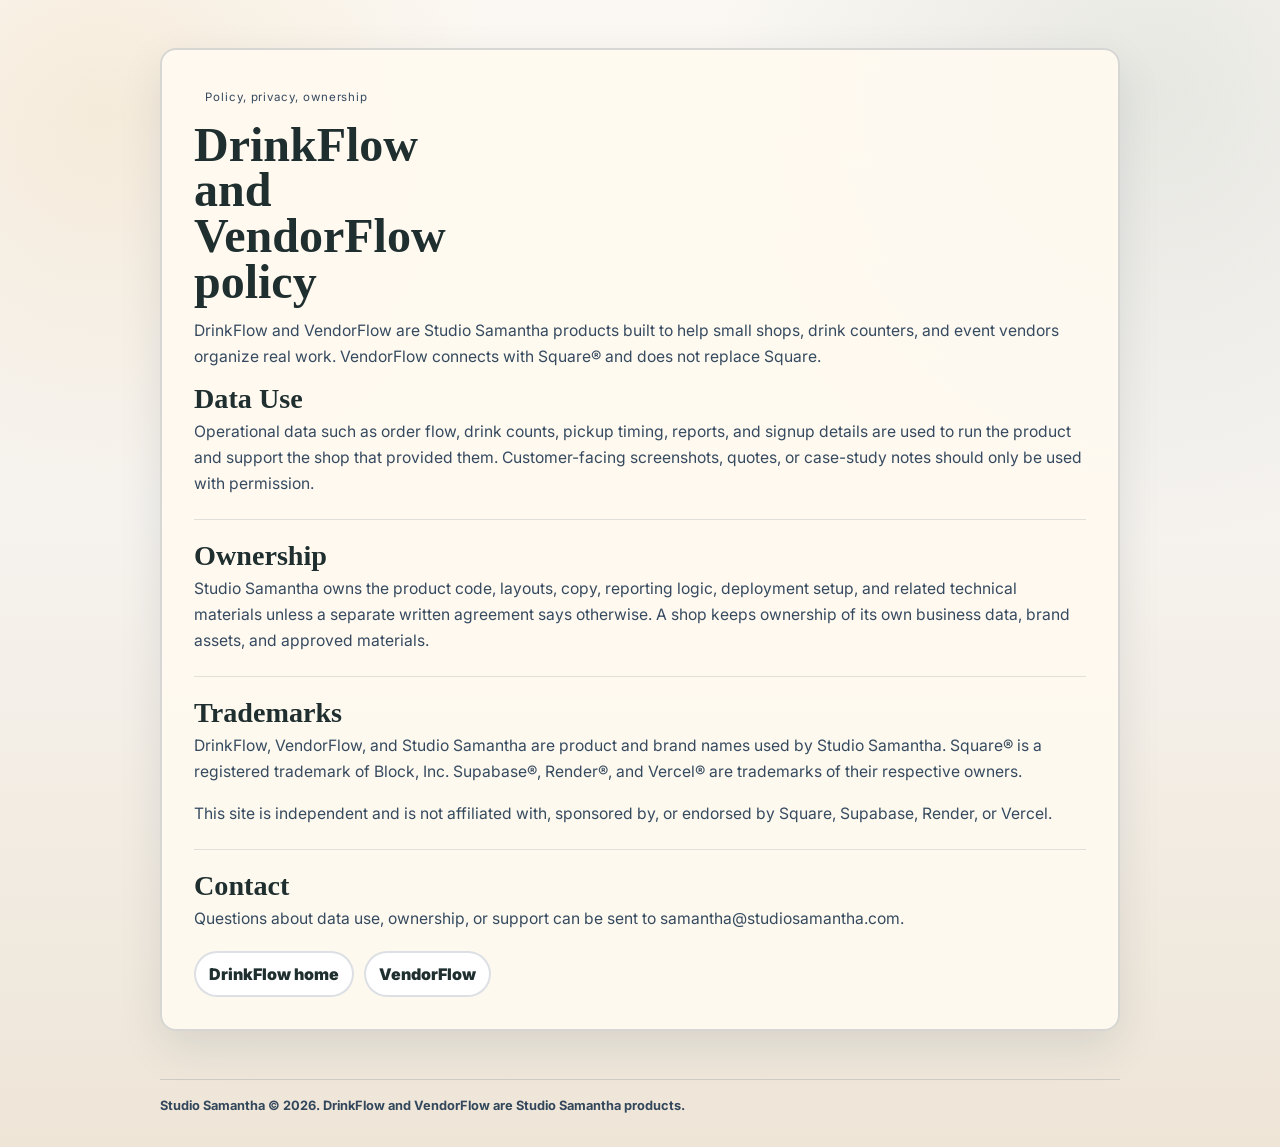
==== commit 47a6ae7c: "Tighten policy page and footer links" ====
--- a/policy.html
+++ b/policy.html
@@ -24,7 +24,7 @@
       .policy-card {
         padding: clamp(1.2rem, 3vw, 2rem);
         border: 2px solid rgba(9, 35, 63, 0.16);
-        border-radius: 18px;
+        border-radius: 16px;
         background: rgba(255, 250, 240, 0.92);
         box-shadow: 0 16px 44px rgba(9, 35, 63, 0.1);
       }
@@ -34,13 +34,25 @@
         border-top: 1px solid rgba(9, 35, 63, 0.12);
       }
       .policy-card h1 {
-        margin-bottom: 1rem;
+        margin-bottom: 0.85rem;
+        font-size: clamp(2.2rem, 4vw, 3rem);
+        line-height: 0.95;
       }
       .policy-card h2 {
-        margin-bottom: 0.5rem;
+        margin-bottom: 0.35rem;
+        font-size: clamp(1.35rem, 2.2vw, 1.8rem);
+        line-height: 1;
+      }
+      .policy-card .pill {
+        display: inline-flex;
+        margin-bottom: 0.6rem;
+        padding: 0.35rem 0.7rem;
+        font-size: 0.72rem;
+        letter-spacing: 0.08em;
       }
       .policy-card p,
       .policy-card li {
+        font-size: 0.98rem;
         color: rgba(9, 35, 63, 0.82);
         line-height: 1.65;
       }
@@ -64,7 +76,7 @@
         padding: 1rem 0 0;
         border-top: 1px solid rgba(9, 35, 63, 0.14);
         color: rgba(9, 35, 63, 0.82);
-        font-size: 0.88rem;
+        font-size: 0.8rem;
         font-weight: 700;
       }
     </style>
@@ -125,7 +137,6 @@
         <div class="policy-links" aria-label="Policy links">
           <a href="/#top">DrinkFlow home</a>
           <a href="/vendorflow">VendorFlow</a>
-          <a href="/souvenirs">Souvenir shop</a>
         </div>
       </div>
     </main>
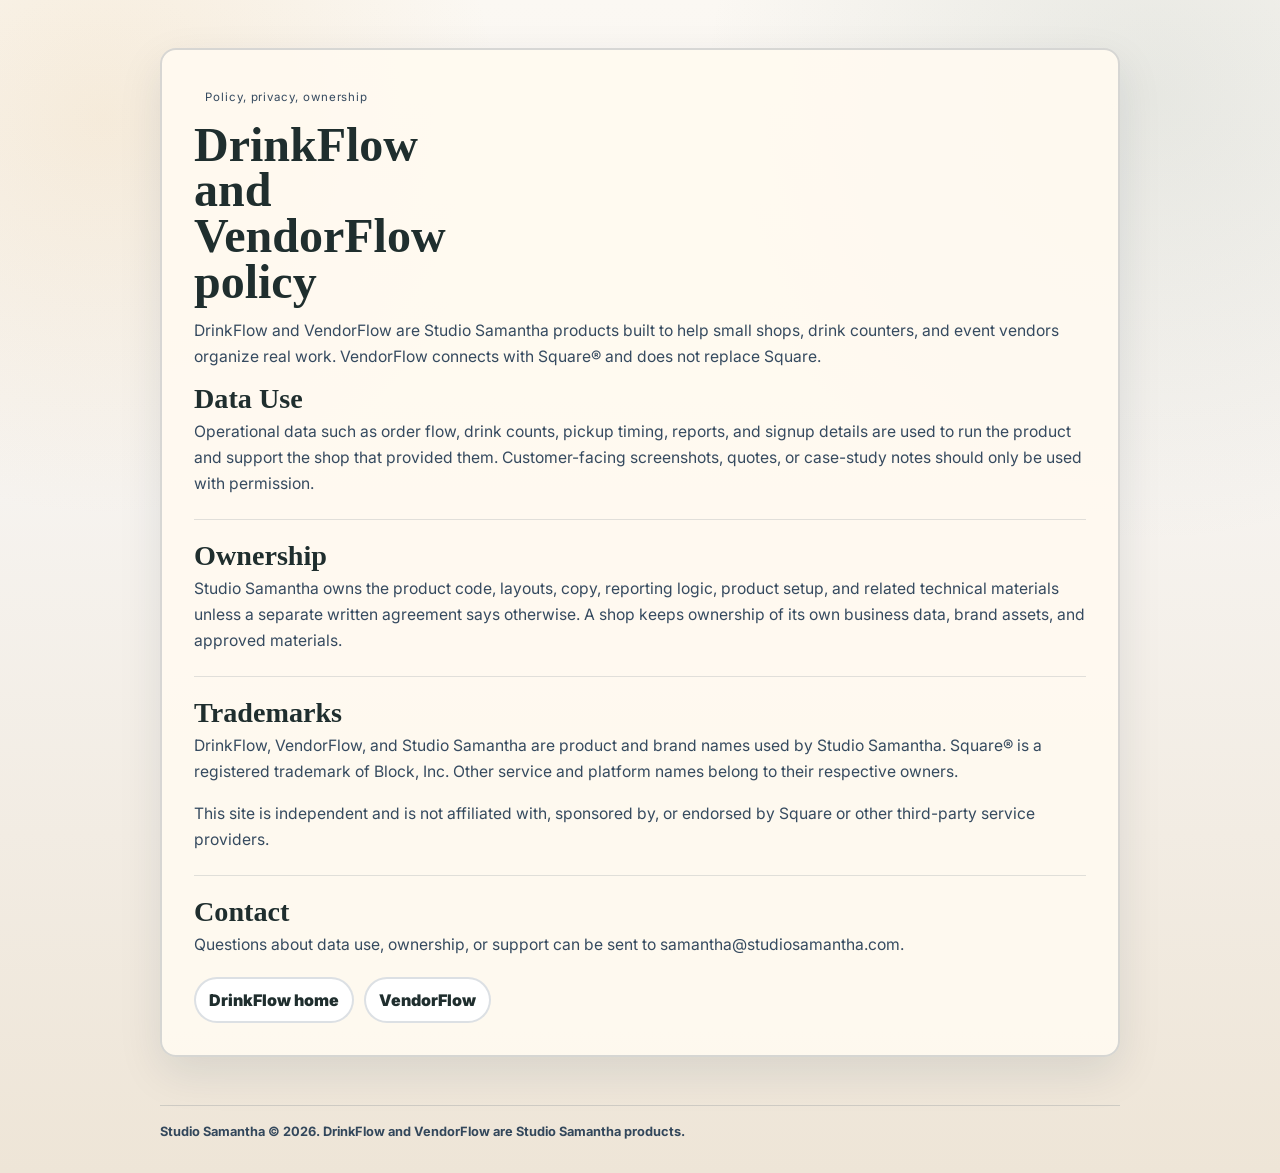
==== commit f96945e7: "Tighten public product copy" ====
--- a/policy.html
+++ b/policy.html
@@ -106,7 +106,7 @@
           <h2>Ownership</h2>
           <p>
             Studio Samantha owns the product code, layouts, copy, reporting
-            logic, deployment setup, and related technical materials unless a
+            logic, product setup, and related technical materials unless a
             separate written agreement says otherwise. A shop keeps ownership of
             its own business data, brand assets, and approved materials.
           </p>
@@ -117,12 +117,12 @@
           <p>
             DrinkFlow, VendorFlow, and Studio Samantha are product and brand
             names used by Studio Samantha. Square&reg; is a registered trademark
-            of Block, Inc. Supabase&reg;, Render&reg;, and Vercel&reg; are
-            trademarks of their respective owners.
+            of Block, Inc. Other service and platform names belong to their
+            respective owners.
           </p>
           <p>
             This site is independent and is not affiliated with, sponsored by,
-            or endorsed by Square, Supabase, Render, or Vercel.
+            or endorsed by Square or other third-party service providers.
           </p>
         </section>
 
--- a/styles.css
+++ b/styles.css
@@ -257,6 +257,26 @@
   min-width: 0;
 }
 
+.hero-copy,
+.case-copy,
+.section-heading,
+.gallery-grid article,
+.comparison-cards article,
+.real-screens figure {
+  min-width: 0;
+}
+
+.hero-proof span,
+.gallery-grid span,
+.gallery-grid h3,
+.gallery-grid p,
+.comparison-cards span,
+.comparison-cards strong,
+.comparison-cards p,
+.real-screens figcaption {
+  overflow-wrap: anywhere;
+}
+
 .button {
   display: inline-flex;
   min-height: 3rem;
@@ -686,7 +706,7 @@
 
 .gallery-grid {
   display: grid;
-  grid-template-columns: repeat(4, 1fr);
+  grid-template-columns: repeat(3, minmax(0, 1fr));
   gap: 1rem;
 }
 
@@ -715,7 +735,7 @@
 
 .real-screens {
   display: grid;
-  grid-template-columns: minmax(0, 0.9fr) minmax(0, 1.1fr);
+  grid-template-columns: repeat(3, minmax(0, 1fr));
   gap: 1rem;
   margin-top: 1rem;
 }
@@ -732,9 +752,10 @@
 .real-screens img {
   display: block;
   width: 100%;
-  height: 100%;
-  max-height: 34rem;
-  object-fit: cover;
+  height: auto;
+  max-height: none;
+  object-fit: contain;
+  background: #fffdf8;
 }
 
 .real-screens figcaption {
@@ -742,6 +763,15 @@
   color: var(--muted);
   font-size: 0.9rem;
   font-weight: 820;
+}
+
+.hero-note {
+  max-width: 42rem;
+  margin: 1rem 0 0;
+  color: var(--muted);
+  font-size: 1rem;
+  font-weight: 720;
+  line-height: 1.5;
 }
 
 .comparison-band,
@@ -761,6 +791,7 @@
 .comparison-cards {
   display: grid;
   gap: 1rem;
+  grid-template-columns: repeat(2, minmax(0, 1fr));
 }
 
 .comparison-cards article {
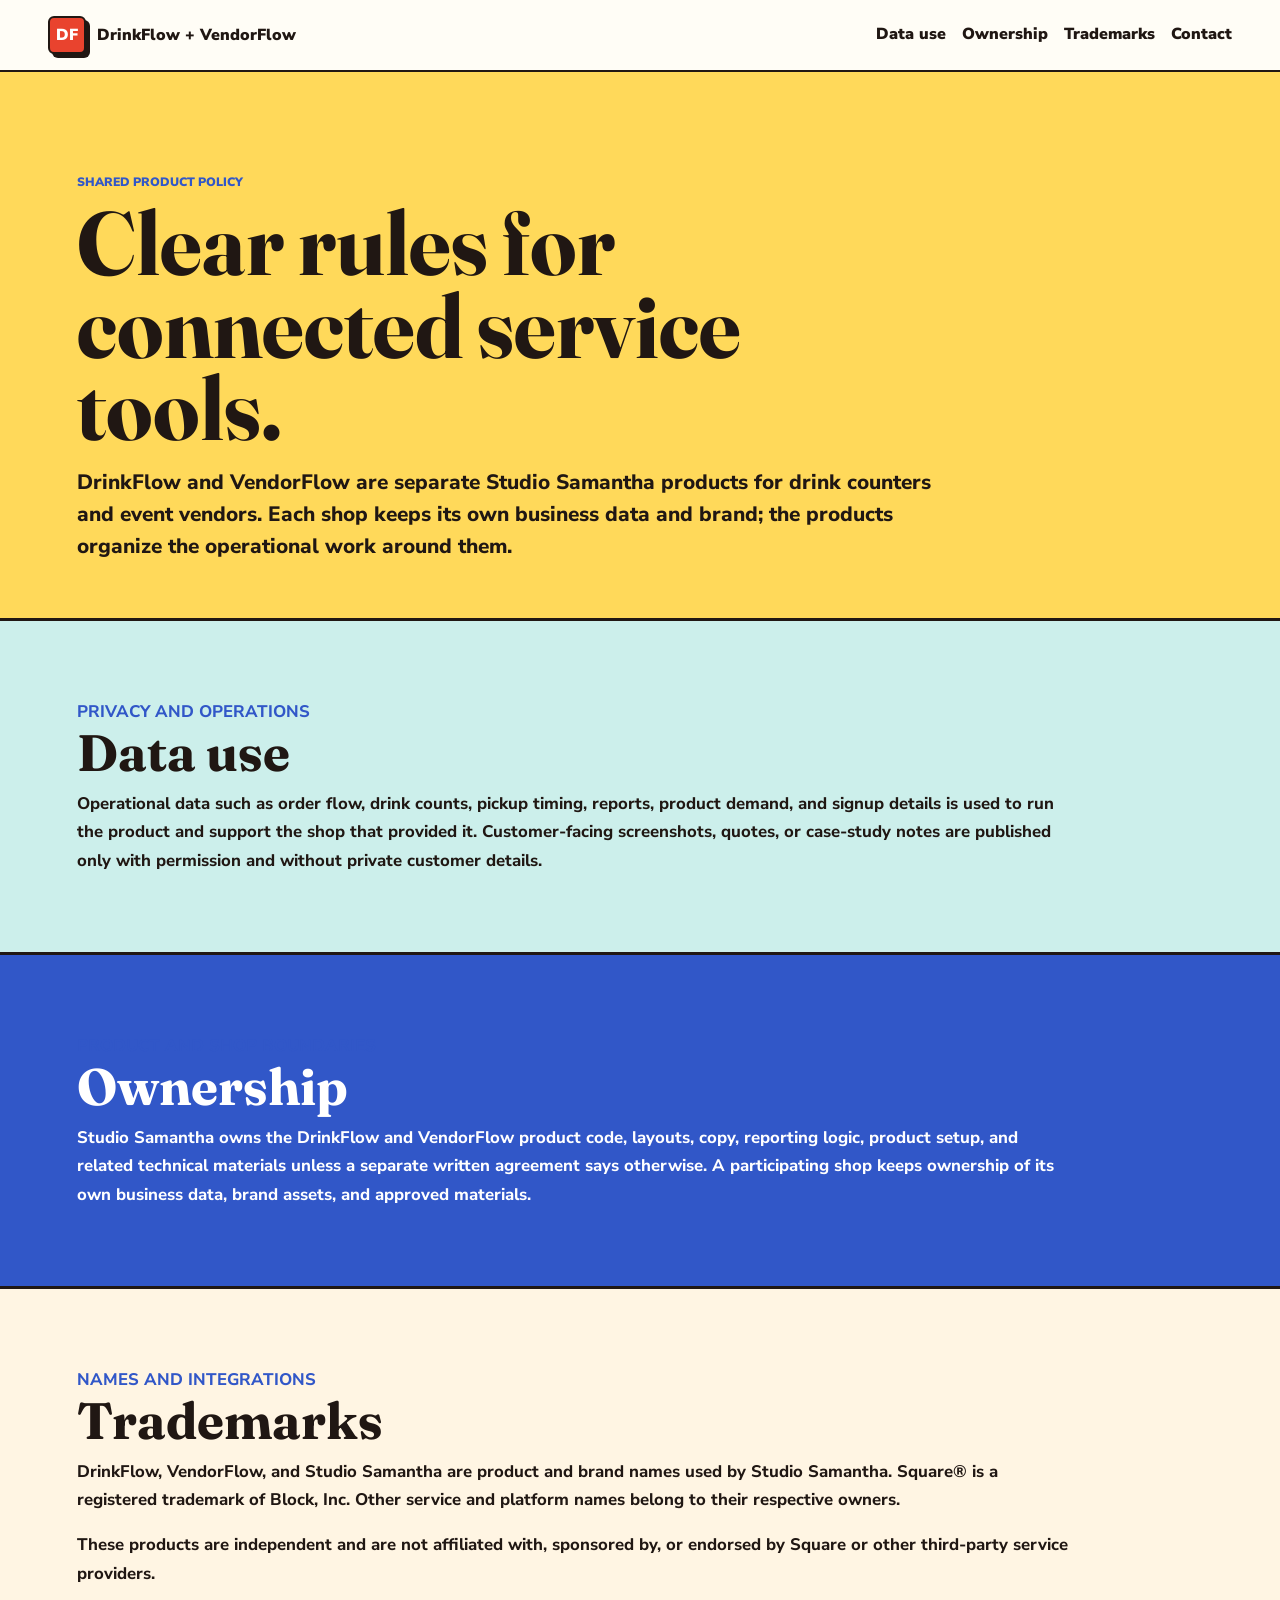
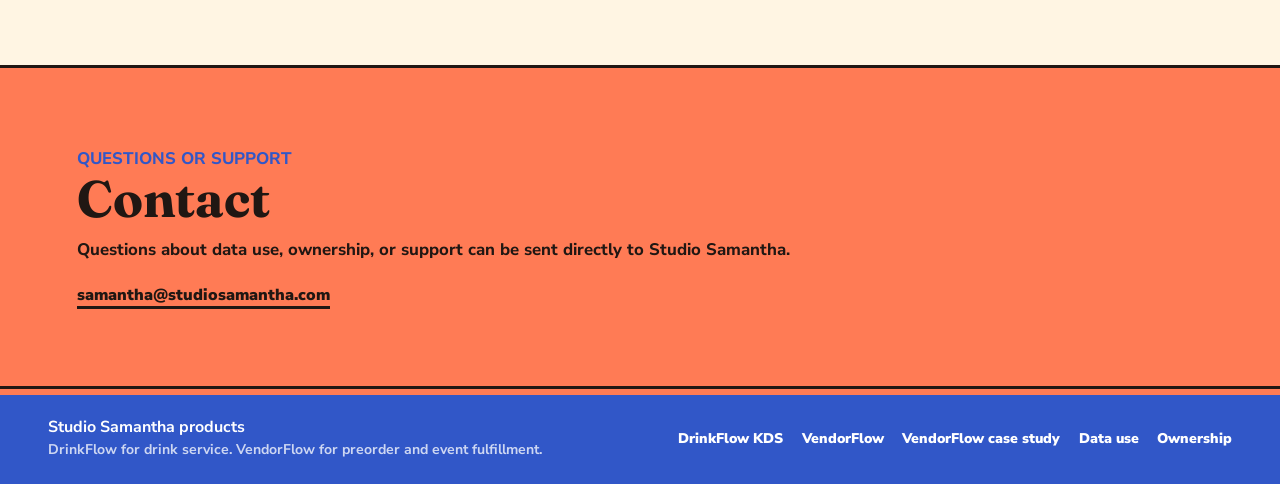
==== commit 91d361ff: "Unify DrinkFlow and VendorFlow product presentation" ====
--- a/policy.html
+++ b/policy.html
@@ -3,146 +3,112 @@
   <head>
     <meta charset="UTF-8" />
     <meta name="viewport" content="width=device-width, initial-scale=1.0" />
-    <title>DrinkFlow Policy, Privacy & Ownership</title>
+    <title>DrinkFlow and VendorFlow Policy, Privacy & Ownership</title>
     <meta
       name="description"
       content="Policy, privacy, ownership, and trademark details for DrinkFlow and VendorFlow."
     />
+    <link rel="canonical" href="https://drinkflowkds.com/policy" />
     <link rel="preconnect" href="https://fonts.googleapis.com" />
     <link rel="preconnect" href="https://fonts.gstatic.com" crossorigin />
     <link
-      href="https://fonts.googleapis.com/css2?family=Bebas+Neue&family=Inter:wght@400;600;700;800;900&family=Pacifico&display=swap"
+      href="https://fonts.googleapis.com/css2?family=Fraunces:opsz,wght@9..144,700;9..144,900&family=Nunito+Sans:wght@400;700;800;900&display=swap"
       rel="stylesheet"
     />
-    <link rel="stylesheet" href="./styles.css" />
-    <style>
-      .policy-page {
-        width: min(960px, calc(100% - 2rem));
-        margin: 0 auto;
-        padding: clamp(1.5rem, 4vw, 3rem) 0 3rem;
-      }
-      .policy-card {
-        padding: clamp(1.2rem, 3vw, 2rem);
-        border: 2px solid rgba(9, 35, 63, 0.16);
-        border-radius: 16px;
-        background: rgba(255, 250, 240, 0.92);
-        box-shadow: 0 16px 44px rgba(9, 35, 63, 0.1);
-      }
-      .policy-card section + section {
-        margin-top: 1.4rem;
-        padding-top: 1.4rem;
-        border-top: 1px solid rgba(9, 35, 63, 0.12);
-      }
-      .policy-card h1 {
-        margin-bottom: 0.85rem;
-        font-size: clamp(2.2rem, 4vw, 3rem);
-        line-height: 0.95;
-      }
-      .policy-card h2 {
-        margin-bottom: 0.35rem;
-        font-size: clamp(1.35rem, 2.2vw, 1.8rem);
-        line-height: 1;
-      }
-      .policy-card .pill {
-        display: inline-flex;
-        margin-bottom: 0.6rem;
-        padding: 0.35rem 0.7rem;
-        font-size: 0.72rem;
-        letter-spacing: 0.08em;
-      }
-      .policy-card p,
-      .policy-card li {
-        font-size: 0.98rem;
-        color: rgba(9, 35, 63, 0.82);
-        line-height: 1.65;
-      }
-      .policy-links {
-        display: flex;
-        flex-wrap: wrap;
-        gap: 0.65rem;
-        margin-top: 1.2rem;
-      }
-      .policy-links a {
-        padding: 0.55rem 0.8rem;
-        border: 2px solid rgba(9, 35, 63, 0.14);
-        border-radius: 999px;
-        background: white;
-        text-decoration: none;
-        font-weight: 900;
-      }
-      footer {
-        width: min(960px, calc(100% - 2rem));
-        margin: 0 auto 2rem;
-        padding: 1rem 0 0;
-        border-top: 1px solid rgba(9, 35, 63, 0.14);
-        color: rgba(9, 35, 63, 0.82);
-        font-size: 0.8rem;
-        font-weight: 700;
-      }
-    </style>
+    <link rel="stylesheet" href="/policy.css" />
+    <link rel="stylesheet" href="/product-shell.css" />
   </head>
   <body>
-    <main class="policy-page">
-      <div class="policy-card">
-        <p class="pill">Policy, privacy, ownership</p>
-        <h1>DrinkFlow and VendorFlow policy</h1>
-        <p>
-          DrinkFlow and VendorFlow are Studio Samantha products built to help
-          small shops, drink counters, and event vendors organize real work.
-          VendorFlow connects with Square&reg; and does not replace Square.
-        </p>
+    <header class="policy-nav">
+      <a class="policy-brand" href="/" aria-label="DrinkFlow home">
+        <span aria-hidden="true">DF</span>
+        DrinkFlow + VendorFlow
+      </a>
+      <nav aria-label="Policy navigation">
+        <a href="#data-use">Data use</a>
+        <a href="#ownership">Ownership</a>
+        <a href="#trademarks">Trademarks</a>
+        <a href="#contact">Contact</a>
+      </nav>
+    </header>
 
-        <section id="data-use">
-          <h2>Data Use</h2>
+    <main>
+      <section class="policy-hero" aria-labelledby="policy-title">
+        <div>
+          <p class="policy-kicker">Shared product policy</p>
+          <h1 id="policy-title">Clear rules for connected service tools.</h1>
           <p>
-            Operational data such as order flow, drink counts, pickup timing,
-            reports, and signup details are used to run the product and support
-            the shop that provided them. Customer-facing screenshots, quotes, or
-            case-study notes should only be used with permission.
+            DrinkFlow and VendorFlow are separate Studio Samantha products for drink
+            counters and event vendors. Each shop keeps its own business data and brand;
+            the products organize the operational work around them.
           </p>
-        </section>
+        </div>
+      </section>
 
-        <section id="ownership">
-          <h2>Ownership</h2>
+      <section class="policy-band policy-band--data" id="data-use" aria-labelledby="data-title">
+        <div>
+          <p class="policy-kicker">Privacy and operations</p>
+          <h2 id="data-title">Data use</h2>
           <p>
-            Studio Samantha owns the product code, layouts, copy, reporting
-            logic, product setup, and related technical materials unless a
-            separate written agreement says otherwise. A shop keeps ownership of
-            its own business data, brand assets, and approved materials.
+            Operational data such as order flow, drink counts, pickup timing, reports,
+            product demand, and signup details is used to run the product and support the
+            shop that provided it. Customer-facing screenshots, quotes, or case-study
+            notes are published only with permission and without private customer details.
           </p>
-        </section>
+        </div>
+      </section>
 
-        <section id="trademarks">
-          <h2>Trademarks</h2>
+      <section class="policy-band policy-band--ownership" id="ownership" aria-labelledby="ownership-title">
+        <div>
+          <p class="policy-kicker">Product and shop boundaries</p>
+          <h2 id="ownership-title">Ownership</h2>
           <p>
-            DrinkFlow, VendorFlow, and Studio Samantha are product and brand
-            names used by Studio Samantha. Square&reg; is a registered trademark
-            of Block, Inc. Other service and platform names belong to their
-            respective owners.
+            Studio Samantha owns the DrinkFlow and VendorFlow product code, layouts,
+            copy, reporting logic, product setup, and related technical materials unless
+            a separate written agreement says otherwise. A participating shop keeps
+            ownership of its own business data, brand assets, and approved materials.
+          </p>
+        </div>
+      </section>
+
+      <section class="policy-band policy-band--trademarks" id="trademarks" aria-labelledby="trademark-title">
+        <div>
+          <p class="policy-kicker">Names and integrations</p>
+          <h2 id="trademark-title">Trademarks</h2>
+          <p>
+            DrinkFlow, VendorFlow, and Studio Samantha are product and brand names used
+            by Studio Samantha. Square&reg; is a registered trademark of Block, Inc.
+            Other service and platform names belong to their respective owners.
           </p>
           <p>
-            This site is independent and is not affiliated with, sponsored by,
-            or endorsed by Square or other third-party service providers.
+            These products are independent and are not affiliated with, sponsored by, or
+            endorsed by Square or other third-party service providers.
           </p>
-        </section>
+        </div>
+      </section>
 
-        <section>
-          <h2>Contact</h2>
-          <p>
-            Questions about data use, ownership, or support can be sent to
-            samantha@studiosamantha.com.
-          </p>
-        </section>
-
-        <div class="policy-links" aria-label="Policy links">
-          <a href="/#top">DrinkFlow home</a>
-          <a href="/vendorflow">VendorFlow</a>
+      <section class="policy-band policy-band--contact" id="contact" aria-labelledby="contact-title">
+        <div>
+          <p class="policy-kicker">Questions or support</p>
+          <h2 id="contact-title">Contact</h2>
+          <p>Questions about data use, ownership, or support can be sent directly to Studio Samantha.</p>
+          <a class="policy-contact-link" href="mailto:samantha@studiosamantha.com">samantha@studiosamantha.com</a>
         </div>
-      </div>
+      </section>
     </main>
 
-    <footer>
-      Studio Samantha © 2026. DrinkFlow and VendorFlow are Studio Samantha products.
+    <footer class="product-footer product-footer--shared">
+      <div class="product-footer__identity">
+        <strong>Studio Samantha products</strong>
+        <span>DrinkFlow for drink service. VendorFlow for preorder and event fulfillment.</span>
+      </div>
+      <nav aria-label="Product links">
+        <a href="/">DrinkFlow KDS</a>
+        <a href="/vendorflow">VendorFlow</a>
+        <a href="/vendorflow-case-study">VendorFlow case study</a>
+        <a href="#data-use">Data use</a>
+        <a href="#ownership">Ownership</a>
+      </nav>
     </footer>
   </body>
 </html>
--- a/policy.css
+++ b/policy.css
@@ -0,0 +1,176 @@
+* {
+  box-sizing: border-box;
+}
+
+html {
+  scroll-behavior: smooth;
+}
+
+body {
+  margin: 0;
+  color: #201713;
+  background: #fffdf6;
+  font-family: "Nunito Sans", Inter, system-ui, sans-serif;
+}
+
+a {
+  color: inherit;
+}
+
+.policy-nav {
+  position: sticky;
+  z-index: 20;
+  top: 0;
+  display: flex;
+  align-items: center;
+  justify-content: space-between;
+  gap: 1rem;
+  min-height: 4.5rem;
+  padding: 0.75rem clamp(1rem, 4vw, 3rem);
+  border-bottom: 2px solid #201713;
+  background: rgba(255, 253, 246, 0.96);
+}
+
+.policy-brand {
+  display: inline-flex;
+  align-items: center;
+  gap: 0.65rem;
+  font-weight: 950;
+  text-decoration: none;
+}
+
+.policy-brand span {
+  display: grid;
+  width: 2.4rem;
+  height: 2.4rem;
+  place-items: center;
+  border: 2px solid #201713;
+  border-radius: 6px;
+  color: #fff;
+  background: #e9432e;
+  box-shadow: 4px 4px 0 #201713;
+}
+
+.policy-nav nav {
+  display: flex;
+  flex-wrap: wrap;
+  justify-content: flex-end;
+  gap: 1rem;
+}
+
+.policy-nav nav a {
+  min-height: 2.75rem;
+  display: inline-flex;
+  align-items: center;
+  border-bottom: 3px solid transparent;
+  font-weight: 900;
+  text-decoration: none;
+}
+
+.policy-nav nav a:hover,
+.policy-nav nav a:focus-visible {
+  border-bottom-color: #2fb6b2;
+}
+
+.policy-hero {
+  padding: clamp(3.5rem, 8vw, 7rem) clamp(1rem, 6vw, 6rem) 3.5rem;
+  border-bottom: 3px solid #201713;
+  background: #ffd95a;
+}
+
+.policy-hero > div,
+.policy-band > div {
+  width: min(72rem, 100%);
+  margin: 0 auto;
+}
+
+.policy-kicker {
+  margin: 0 0 0.75rem;
+  color: #3157c8;
+  font-size: 0.76rem;
+  font-weight: 950;
+  text-transform: uppercase;
+}
+
+.policy-hero h1 {
+  max-width: 14ch;
+  margin: 0 0 1rem;
+  font-family: Fraunces, Georgia, serif;
+  font-size: clamp(3rem, 7vw, 6.5rem);
+  line-height: 0.92;
+}
+
+.policy-hero p:last-child {
+  max-width: 54rem;
+  margin: 0;
+  font-size: clamp(1.05rem, 2vw, 1.3rem);
+  font-weight: 800;
+  line-height: 1.55;
+}
+
+.policy-band {
+  padding: clamp(2.5rem, 6vw, 5rem) clamp(1rem, 6vw, 6rem);
+  border-bottom: 3px solid #201713;
+}
+
+.policy-band h2 {
+  margin: 0 0 0.75rem;
+  font-family: Fraunces, Georgia, serif;
+  font-size: clamp(2rem, 4vw, 3.6rem);
+  line-height: 1;
+}
+
+.policy-band p {
+  max-width: 62rem;
+  margin: 0;
+  font-size: 1.05rem;
+  font-weight: 750;
+  line-height: 1.7;
+}
+
+.policy-band p + p {
+  margin-top: 1rem;
+}
+
+.policy-band--data {
+  background: #ccefeb;
+}
+
+.policy-band--ownership {
+  color: #fff;
+  background: #3157c8;
+}
+
+.policy-band--trademarks {
+  background: #fff5e3;
+}
+
+.policy-band--contact {
+  background: #ff7b55;
+}
+
+.policy-contact-link {
+  display: inline-block;
+  margin-top: 1.2rem;
+  border-bottom: 3px solid #201713;
+  font-weight: 950;
+  text-decoration: none;
+}
+
+@media (max-width: 680px) {
+  .policy-nav {
+    position: static;
+    align-items: flex-start;
+    flex-direction: column;
+  }
+
+  .policy-nav nav {
+    justify-content: flex-start;
+  }
+}
+
+@media (prefers-reduced-motion: reduce) {
+  html {
+    scroll-behavior: auto;
+  }
+}
--- a/product-shell.css
+++ b/product-shell.css
@@ -0,0 +1,105 @@
+:root {
+  --shell-ink: #201713;
+  --shell-paper: #fffdf6;
+  --shell-coral: #ff7b55;
+  --shell-tomato: #e9432e;
+  --shell-turquoise: #2fb6b2;
+  --shell-cobalt: #3157c8;
+  --shell-butter: #ffd95a;
+  --shell-vendor-navy: #09233f;
+  --shell-vendor-red: #b8241f;
+}
+
+.product-footer {
+  display: grid;
+  grid-template-columns: minmax(14rem, 0.9fr) minmax(0, 1.1fr);
+  align-items: center;
+  gap: 1.5rem;
+  width: 100%;
+  margin: 0;
+  padding: 1.4rem clamp(1rem, 4vw, 3rem);
+  border: 0;
+  border-top: 6px solid var(--shell-turquoise);
+  border-radius: 0;
+  color: #fff;
+  background: var(--shell-ink);
+  font-family: "Nunito Sans", Inter, system-ui, sans-serif;
+  font-size: 0.88rem;
+  box-shadow: none;
+}
+
+.product-footer--vendorflow {
+  border-top-color: var(--shell-butter);
+  background: var(--shell-vendor-navy);
+}
+
+.product-footer--shared {
+  border-top-color: var(--shell-coral);
+  background: var(--shell-cobalt);
+}
+
+.product-footer__identity {
+  display: grid;
+  gap: 0.2rem;
+}
+
+.product-footer__identity strong {
+  color: #fff;
+  font-size: 1rem;
+  line-height: 1.2;
+}
+
+.product-footer__identity span {
+  color: rgba(255, 255, 255, 0.76);
+  font-weight: 700;
+  line-height: 1.45;
+}
+
+.product-footer nav {
+  display: flex;
+  flex-wrap: wrap;
+  justify-content: flex-end;
+  gap: 0.6rem 1.15rem;
+}
+
+.product-footer a,
+.product-footer nav a {
+  min-height: 2.75rem;
+  display: inline-flex;
+  align-items: center;
+  padding: 0;
+  border: 0;
+  border-bottom: 2px solid transparent;
+  border-radius: 0;
+  color: #fff;
+  background: transparent;
+  font-weight: 900;
+  text-decoration: none;
+  box-shadow: none;
+}
+
+.product-footer a:hover,
+.product-footer a:focus-visible {
+  border-bottom-color: var(--shell-butter);
+}
+
+.product-footer--drinkflow a:nth-child(2n):hover,
+.product-footer--drinkflow a:nth-child(2n):focus-visible {
+  border-bottom-color: var(--shell-coral);
+}
+
+.product-footer a:focus-visible {
+  outline: 3px solid #fff;
+  outline-offset: 4px;
+}
+
+@media (max-width: 760px) {
+  .product-footer {
+    grid-template-columns: 1fr;
+    align-items: start;
+  }
+
+  .product-footer nav {
+    justify-content: flex-start;
+  }
+}
